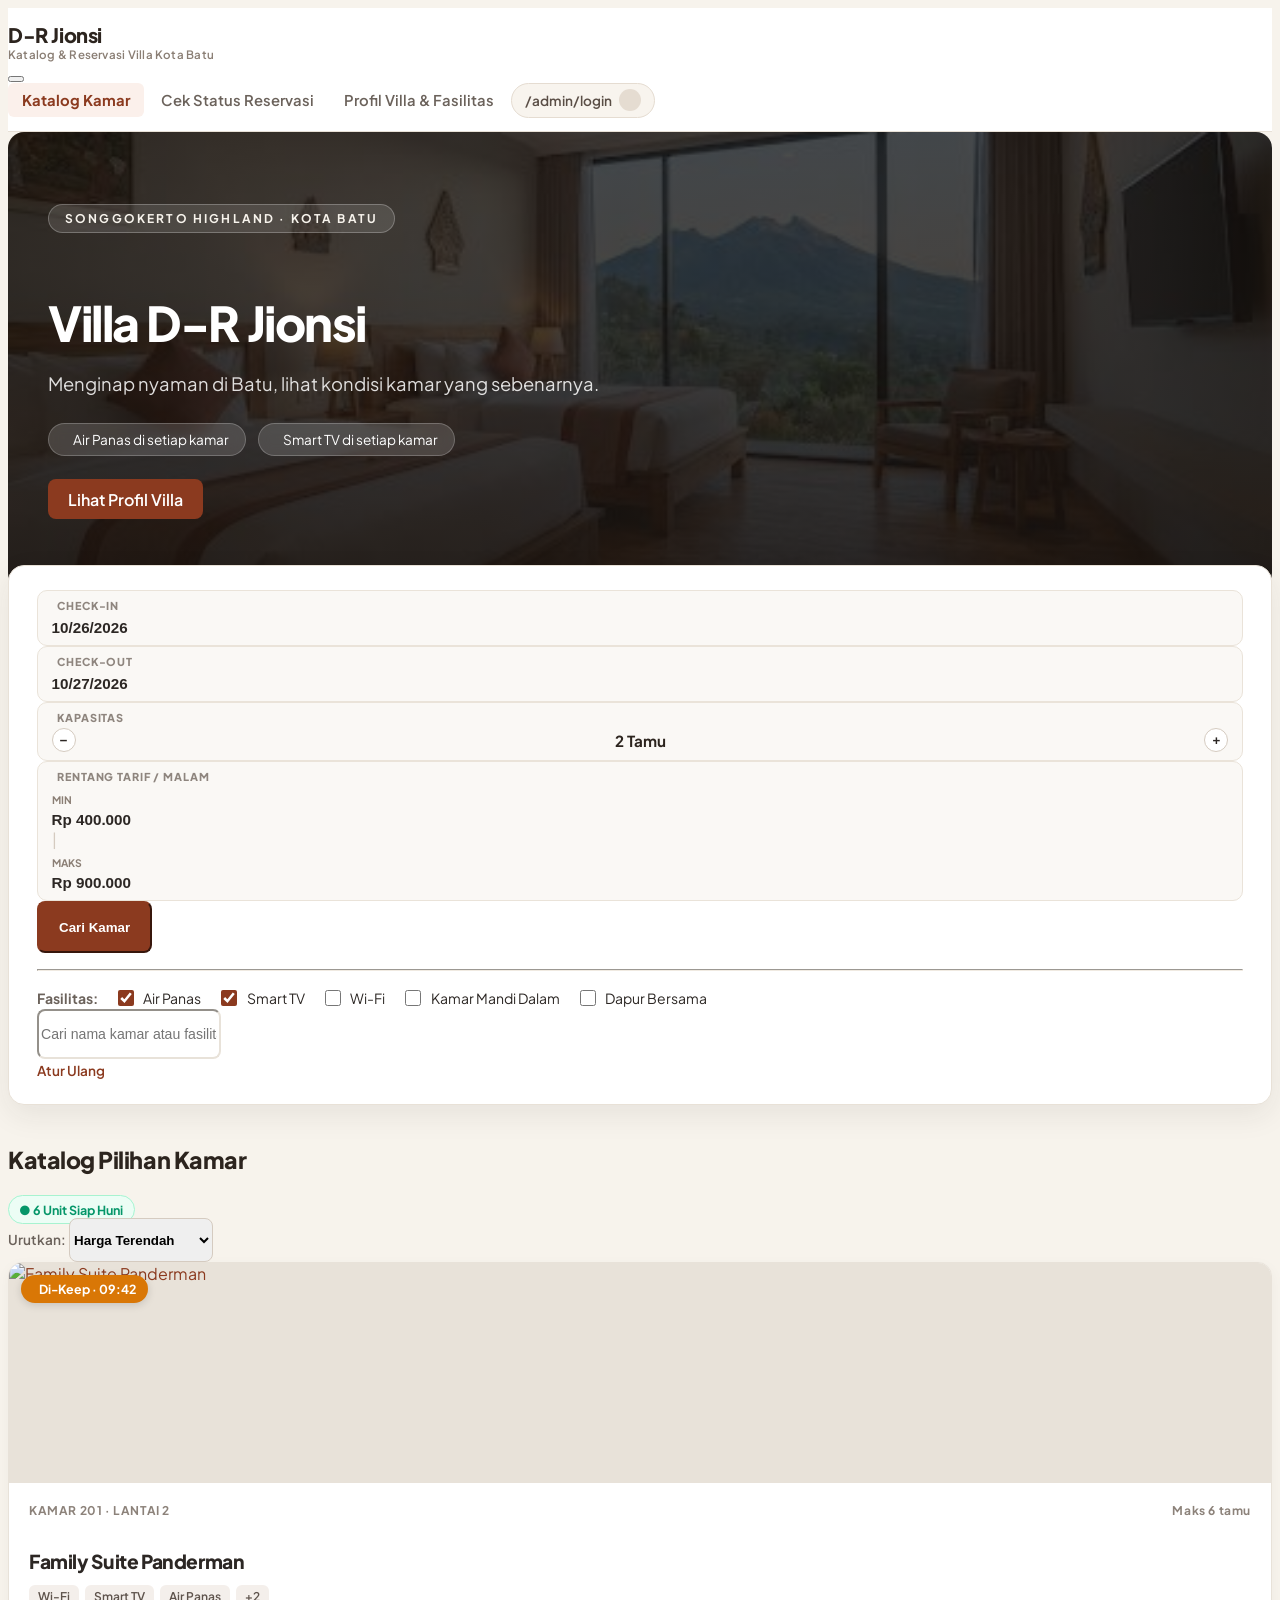
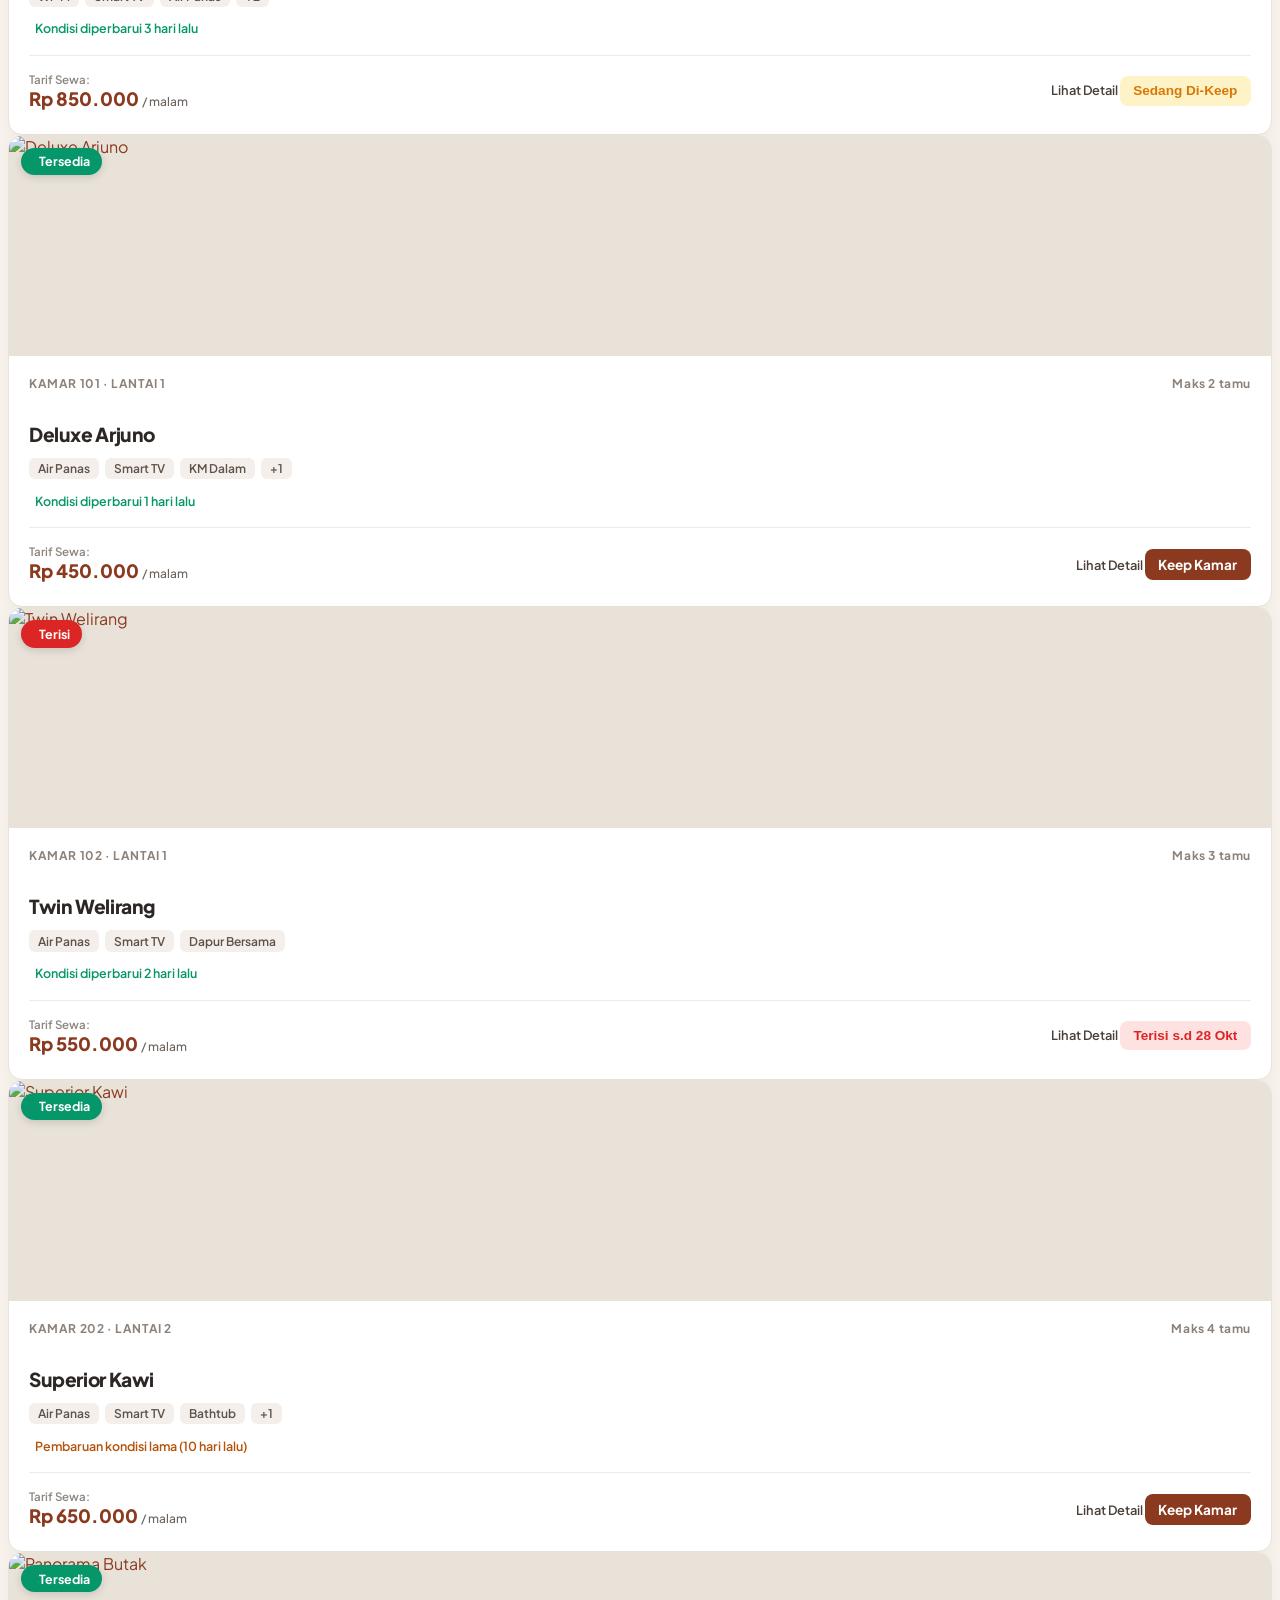
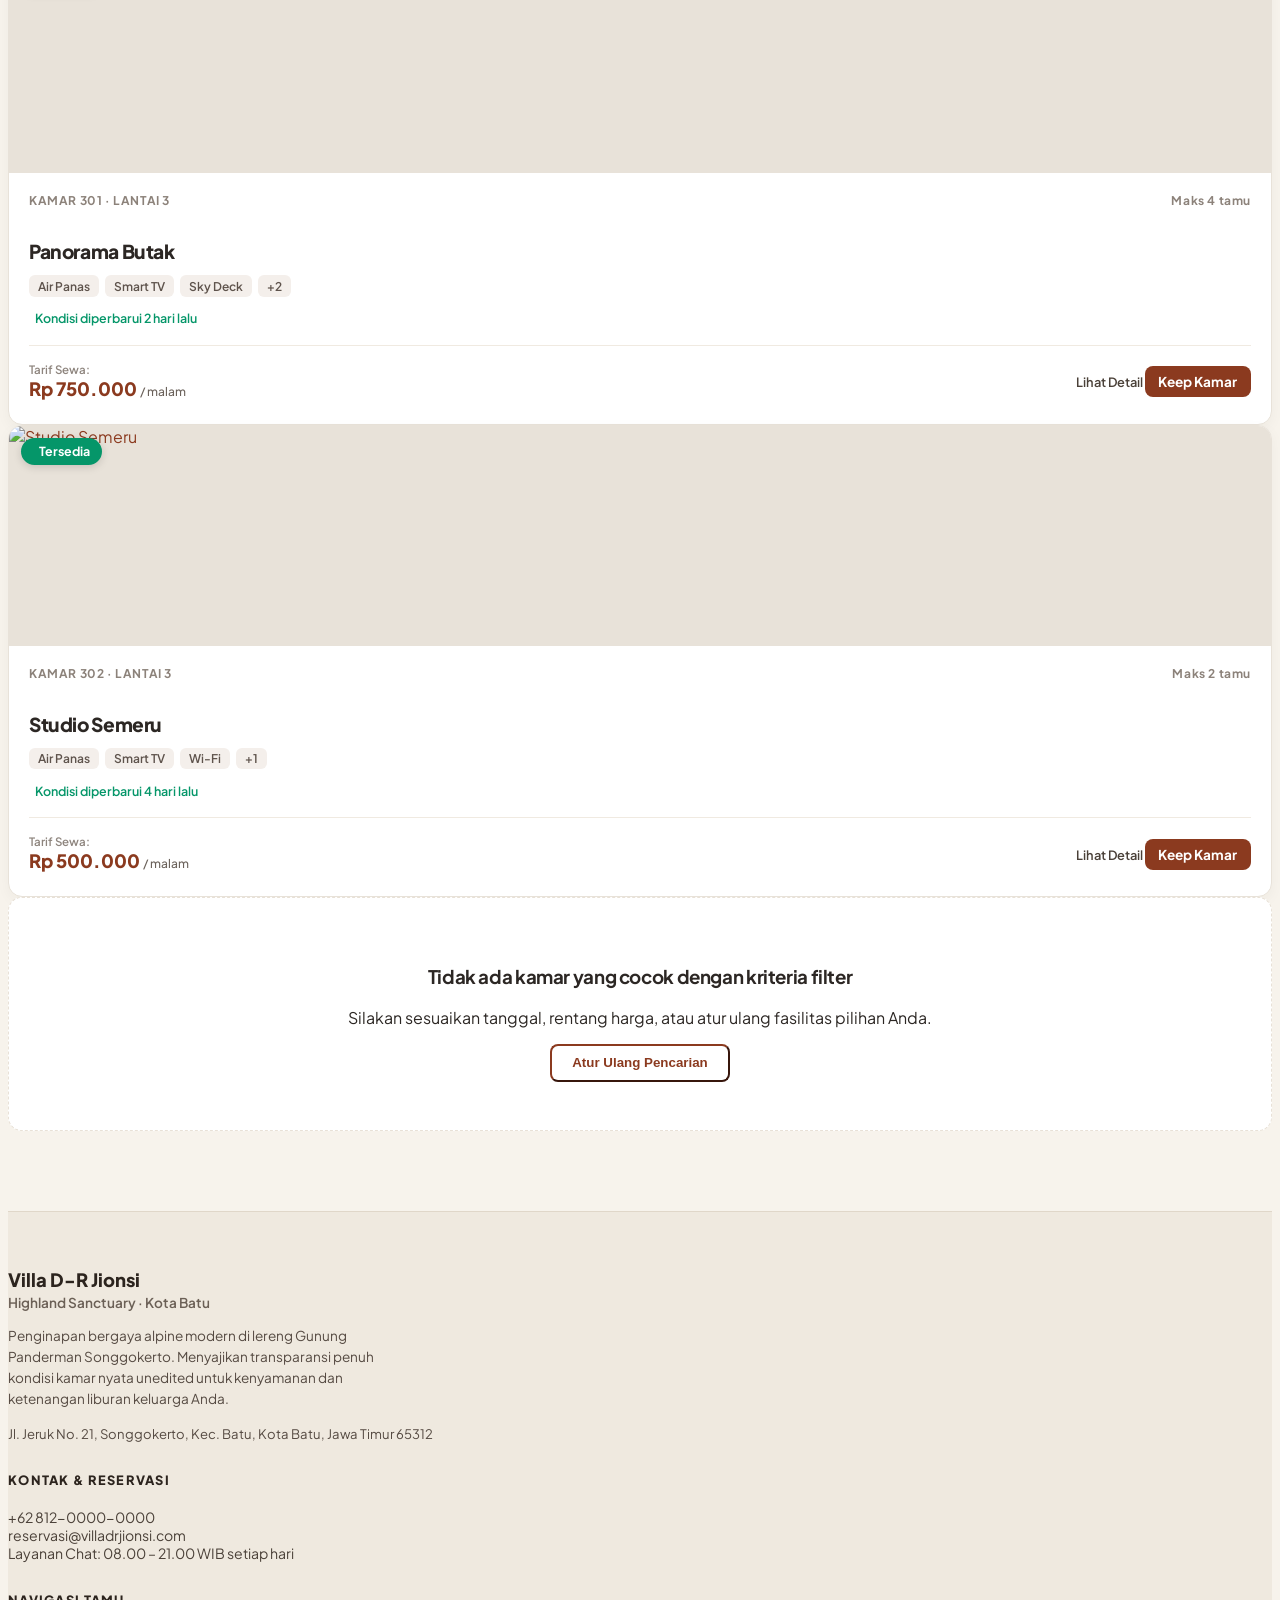
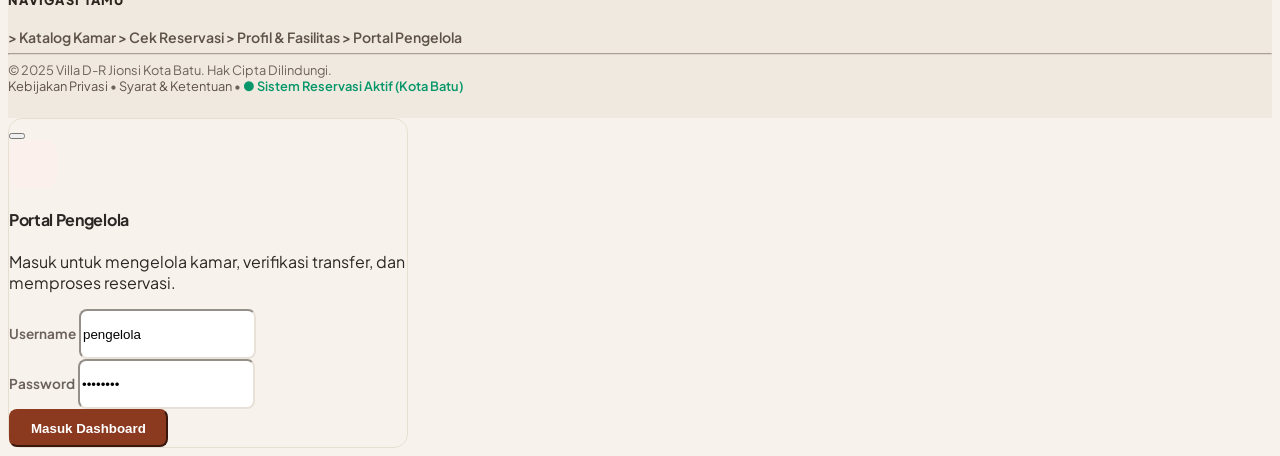
==== public/index.html @ a8d890aa "Front End DR-JIONSI" ====
<!DOCTYPE html>
<html lang="id">
<head>
    <meta charset="utf-8">
    <meta name="viewport" content="width=device-width, initial-scale=1">
    <title>Beranda &amp; Katalog Kamar · Villa D-R Jionsi Kota Batu</title>
    <!-- Fonts & Icons -->
    <link rel="preconnect" href="https://fonts.googleapis.com">
    <link rel="preconnect" href="https://fonts.gstatic.com" crossorigin>
    <link href="https://fonts.googleapis.com/css2?family=Plus+Jakarta+Sans:wght@400;500;600;700;800&display=swap" rel="stylesheet">
    <link rel="stylesheet" href="assets/css/bootstrap.min.css">
    <link rel="stylesheet" href="assets/css/bootstrap-icons.min.css">
    <link rel="stylesheet" href="assets/css/style.css">
</head>
<body>

    <!-- NAVBAR (Sesuai PDF) -->
    <nav class="navbar navbar-expand-lg dr-navbar sticky-top">
        <div class="container">
            <a class="navbar-brand" href="index.html">
                <div>
                    <div style="font-size: 1.25rem; font-weight: 800; color: #2C241E; letter-spacing: -0.02em;">D-R Jionsi</div>
                    <small style="font-size: 0.72rem; font-weight: 600; color: #8A7E74; letter-spacing: 0.02em;">Katalog &amp; Reservasi Villa Kota Batu</small>
                </div>
            </a>
            <button class="navbar-toggler" type="button" data-bs-toggle="collapse" data-bs-target="#mainNav"
                    aria-controls="mainNav" aria-expanded="false" aria-label="Buka navigasi">
                <span class="navbar-toggler-icon"></span>
            </button>
            <div class="collapse navbar-collapse" id="mainNav">
                <div class="navbar-nav ms-auto align-items-lg-center gap-lg-3 my-2 my-lg-0">
                    <a class="nav-link active" href="index.html">Katalog Kamar</a>
                    <a class="nav-link" href="cek-status.html">Cek Status Reservasi</a>
                    <a class="nav-link" href="profil.html">Profil Villa &amp; Fasilitas</a>
                    <a class="admin-login-pill ms-lg-2" href="#adminLoginModal" data-bs-toggle="modal">
                        <span>/admin/login</span>
                        <div class="user-avatar-circle">
                            <i class="bi bi-person-fill"></i>
                        </div>
                    </a>
                </div>
            </div>
        </div>
    </nav>

    <!-- MAIN CONTENT -->
    <main class="container py-4">

        <!-- HERO SECTION (Sesuai PDF) -->
        <section class="hero-pdf">
            <span class="hero-pdf-pill">SONGGOKERTO HIGHLAND · KOTA BATU</span>
            <h1>Villa D-R Jionsi</h1>
            <p class="lead-subtitle">Menginap nyaman di Batu, lihat kondisi kamar yang sebenarnya.</p>
            <div class="hero-pdf-features">
                <span class="hero-feature-chip">
                    <i class="bi bi-water"></i> Air Panas di setiap kamar
                </span>
                <span class="hero-feature-chip">
                    <i class="bi bi-tv"></i> Smart TV di setiap kamar
                </span>
            </div>
            <div>
                <a href="profil.html" class="btn btn-terracotta px-4 py-2" style="border-radius: 8px;">
                    Lihat Profil Villa <i class="bi bi-arrow-right ms-1"></i>
                </a>
            </div>
        </section>

        <!-- FLOATING SEARCH & FILTER CARD (Sesuai PDF) -->
        <div class="search-filter-card">
            <!-- Row 1: Check-in, Check-out, Kapasitas, Rentang Tarif, Button -->
            <div class="row g-3 align-items-center mb-3">
                <div class="col-6 col-md-3 col-lg-2">
                    <div class="filter-field-box">
                        <label class="filter-field-label" for="filterCheckin">
                            <i class="bi bi-calendar-event"></i> CHECK-IN
                        </label>
                        <input type="text" id="filterCheckin" class="filter-field-input" value="10/26/2026">
                    </div>
                </div>
                <div class="col-6 col-md-3 col-lg-2">
                    <div class="filter-field-box">
                        <label class="filter-field-label" for="filterCheckout">
                            <i class="bi bi-calendar-event"></i> CHECK-OUT
                        </label>
                        <input type="text" id="filterCheckout" class="filter-field-input" value="10/27/2026">
                    </div>
                </div>
                <div class="col-6 col-md-3 col-lg-2">
                    <div class="filter-field-box">
                        <div class="filter-field-label">
                            <i class="bi bi-people"></i> KAPASITAS
                        </div>
                        <div class="stepper-control">
                            <button type="button" class="stepper-btn" onclick="adjustCapacity(-1)">−</button>
                            <span id="capacityVal" style="font-weight: 700; font-size: 0.95rem; color: #2C241E;">2 Tamu</span>
                            <button type="button" class="stepper-btn" onclick="adjustCapacity(1)">+</button>
                        </div>
                    </div>
                </div>
                <div class="col-6 col-md-3 col-lg-4">
                    <div class="filter-field-box">
                        <div class="filter-field-label">
                            <i class="bi bi-cash-stack"></i> RENTANG TARIF / MALAM
                        </div>
                        <div class="d-flex align-items-center gap-2">
                            <div class="d-flex align-items-center gap-1 w-50">
                                <span style="font-size: 0.65rem; color: #8A7E74; font-weight: 700;">MIN</span>
                                <input type="text" id="minPriceInput" class="filter-field-input" value="Rp 400.000">
                            </div>
                            <span style="color: #D5CBC0;">|</span>
                            <div class="d-flex align-items-center gap-1 w-50">
                                <span style="font-size: 0.65rem; color: #8A7E74; font-weight: 700;">MAKS</span>
                                <input type="text" id="maxPriceInput" class="filter-field-input" value="Rp 900.000">
                            </div>
                        </div>
                    </div>
                </div>
                <div class="col-12 col-lg-2 text-end">
                    <button type="button" class="btn btn-terracotta w-100 py-2 d-flex align-items-center justify-content-center gap-2" style="border-radius: 8px; height: 52px;" onclick="applyFilter()">
                        <i class="bi bi-search"></i> <span>Cari Kamar</span>
                    </button>
                </div>
            </div>

            <!-- Divider -->
            <hr style="border-color: #F0EAE1; margin: 1rem 0;">

            <!-- Row 2: Fasilitas Checkboxes, Search input, Reset -->
            <div class="row g-3 align-items-center justify-content-between">
                <div class="col-12 col-xl-8">
                    <div class="facilities-check-row">
                        <span class="facility-filter-label">Fasilitas:</span>
                        <label class="facility-pill-check">
                            <input type="checkbox" id="facAirPanas" checked onchange="applyFilter()">
                            <span>Air Panas</span>
                        </label>
                        <label class="facility-pill-check">
                            <input type="checkbox" id="facSmartTv" checked onchange="applyFilter()">
                            <span>Smart TV</span>
                        </label>
                        <label class="facility-pill-check">
                            <input type="checkbox" id="facWifi" onchange="applyFilter()">
                            <span>Wi-Fi</span>
                        </label>
                        <label class="facility-pill-check">
                            <input type="checkbox" id="facKmDalam" onchange="applyFilter()">
                            <span>Kamar Mandi Dalam</span>
                        </label>
                        <label class="facility-pill-check">
                            <input type="checkbox" id="facDapur" onchange="applyFilter()">
                            <span>Dapur Bersama</span>
                        </label>
                    </div>
                </div>
                <div class="col-12 col-xl-4">
                    <div class="d-flex align-items-center gap-3">
                        <div class="input-group">
                            <span class="input-group-text bg-white border-end-0" style="border-color: #E8E2D9;">
                                <i class="bi bi-search text-muted"></i>
                            </span>
                            <input type="text" id="keywordInput" class="form-control border-start-0 ps-0" placeholder="Cari nama kamar atau fasilitas..." style="border-color: #E8E2D9; font-size: 0.88rem;" oninput="applyFilter()">
                        </div>
                        <a href="javascript:void(0)" onclick="resetFilter()" class="d-flex align-items-center gap-1 text-muted text-nowrap" style="font-size: 0.85rem; font-weight: 600;">
                            <i class="bi bi-arrow-counterclockwise"></i> Atur Ulang
                        </a>
                    </div>
                </div>
            </div>
        </div>

        <!-- CATALOG HEADER (Sesuai PDF) -->
        <div class="d-flex align-items-center justify-content-between flex-wrap gap-2 mb-4">
            <div class="d-flex align-items-center gap-2">
                <h3 class="mb-0" style="font-weight: 800; font-size: 1.45rem; color: #2C241E;">Katalog Pilihan Kamar</h3>
                <span class="badge" style="background-color: #ECFDF5; color: #059669; border: 1px solid #A7F3D0; border-radius: 20px; font-weight: 700; font-size: 0.78rem; padding: 0.35rem 0.65rem;">
                    ● <span id="roomCountText">6 Unit Siap Huni</span>
                </span>
            </div>
            <div class="d-flex align-items-center gap-2">
                <label for="sortOrder" style="font-size: 0.85rem; font-weight: 600; color: #6B625B;">Urutkan:</label>
                <select id="sortOrder" class="form-select form-select-sm" style="width: auto; border-color: #D5CBC0; font-weight: 600; border-radius: 8px;" onchange="sortRooms()">
                    <option value="price_asc" selected>Harga Terendah</option>
                    <option value="price_desc">Harga Tertinggi</option>
                    <option value="capacity_desc">Kapasitas Terbesar</option>
                    <option value="room_no">Nomor Kamar</option>
                </select>
            </div>
        </div>

        <!-- ROOM CARDS GRID (3 Kolom Sesuai PDF) -->
        <div class="row g-4" id="roomGrid">

            <!-- 1. KAMAR 201: Family Suite Panderman (Di-Keep) -->
            <div class="col-12 col-md-6 col-lg-4 room-item" data-price="850000" data-capacity="6" data-room="201" data-name="Family Suite Panderman" data-facilities="wifi smarttv airpanas kmdalam">
                <div class="room-card-pdf">
                    <div class="img-wrap">
                        <span class="room-status-badge room-status-dikeep">
                            <i class="bi bi-clock-history"></i> Di-Keep · 09:42
                        </span>
                        <a href="detail-kamar-201.html">
                            <img src="uploads/kamar/kamar-201-utama.jpg" alt="Family Suite Panderman" loading="lazy">
                        </a>
                    </div>
                    <div class="card-content">
                        <div class="room-meta-header">
                            <span>KAMAR 201 · LANTAI 2</span>
                            <span><i class="bi bi-person-fill"></i> Maks 6 tamu</span>
                        </div>
                        <h4 class="room-title-pdf">Family Suite Panderman</h4>
                        <div class="room-chips-row">
                            <span class="room-chip"><i class="bi bi-wifi"></i> Wi-Fi</span>
                            <span class="room-chip"><i class="bi bi-tv"></i> Smart TV</span>
                            <span class="room-chip"><i class="bi bi-water"></i> Air Panas</span>
                            <span class="room-chip">+2</span>
                        </div>
                        <div class="room-update-notice">
                            <i class="bi bi-check-circle-fill"></i> Kondisi diperbarui 3 hari lalu
                        </div>
                        <div class="room-card-footer">
                            <div>
                                <span class="price-label">Tarif Sewa:</span>
                                <div class="price-value">Rp 850.000 <small>/ malam</small></div>
                            </div>
                            <div class="d-flex align-items-center gap-2">
                                <a href="detail-kamar-201.html" class="btn btn-outline-secondary btn-sm" style="border-radius: 6px; font-weight: 600; font-size: 0.8rem; border-color: #D5CBC0; color: #4A4038;">
                                    Lihat Detail
                                </a>
                                <button type="button" class="btn-keep-disabled" title="Kamar sedang dalam masa keep 15 menit oleh tamu lain">
                                    Sedang Di-Keep
                                </button>
                            </div>
                        </div>
                    </div>
                </div>
            </div>

            <!-- 2. KAMAR 101: Deluxe Arjuno (Tersedia) -->
            <div class="col-12 col-md-6 col-lg-4 room-item" data-price="450000" data-capacity="2" data-room="101" data-name="Deluxe Arjuno" data-facilities="airpanas smarttv kmdalam">
                <div class="room-card-pdf">
                    <div class="img-wrap">
                        <span class="room-status-badge room-status-tersedia">
                            <i class="bi bi-check-circle-fill"></i> Tersedia
                        </span>
                        <a href="detail-kamar-201.html">
                            <img src="uploads/kamar/kamar-101-utama.jpg" alt="Deluxe Arjuno" loading="lazy">
                        </a>
                    </div>
                    <div class="card-content">
                        <div class="room-meta-header">
                            <span>KAMAR 101 · LANTAI 1</span>
                            <span><i class="bi bi-person-fill"></i> Maks 2 tamu</span>
                        </div>
                        <h4 class="room-title-pdf">Deluxe Arjuno</h4>
                        <div class="room-chips-row">
                            <span class="room-chip"><i class="bi bi-water"></i> Air Panas</span>
                            <span class="room-chip"><i class="bi bi-tv"></i> Smart TV</span>
                            <span class="room-chip">KM Dalam</span>
                            <span class="room-chip">+1</span>
                        </div>
                        <div class="room-update-notice">
                            <i class="bi bi-check-circle-fill"></i> Kondisi diperbarui 1 hari lalu
                        </div>
                        <div class="room-card-footer">
                            <div>
                                <span class="price-label">Tarif Sewa:</span>
                                <div class="price-value">Rp 450.000 <small>/ malam</small></div>
                            </div>
                            <div class="d-flex align-items-center gap-2">
                                <a href="detail-kamar-201.html" class="btn btn-outline-secondary btn-sm" style="border-radius: 6px; font-weight: 600; font-size: 0.8rem; border-color: #D5CBC0; color: #4A4038;">
                                    Lihat Detail
                                </a>
                                <a href="reservasi.html?kamar=101" class="btn-keep-active">
                                    Keep Kamar
                                </a>
                            </div>
                        </div>
                    </div>
                </div>
            </div>

            <!-- 3. KAMAR 102: Twin Welirang (Terisi) -->
            <div class="col-12 col-md-6 col-lg-4 room-item" data-price="550000" data-capacity="3" data-room="102" data-name="Twin Welirang" data-facilities="airpanas smarttv dapur">
                <div class="room-card-pdf">
                    <div class="img-wrap">
                        <span class="room-status-badge room-status-terisi">
                            <i class="bi bi-lock-fill"></i> Terisi
                        </span>
                        <a href="detail-kamar-201.html">
                            <img src="uploads/kamar/kamar-102-utama.jpg" alt="Twin Welirang" loading="lazy">
                        </a>
                    </div>
                    <div class="card-content">
                        <div class="room-meta-header">
                            <span>KAMAR 102 · LANTAI 1</span>
                            <span><i class="bi bi-person-fill"></i> Maks 3 tamu</span>
                        </div>
                        <h4 class="room-title-pdf">Twin Welirang</h4>
                        <div class="room-chips-row">
                            <span class="room-chip"><i class="bi bi-water"></i> Air Panas</span>
                            <span class="room-chip"><i class="bi bi-tv"></i> Smart TV</span>
                            <span class="room-chip"><i class="bi bi-cup-hot"></i> Dapur Bersama</span>
                        </div>
                        <div class="room-update-notice">
                            <i class="bi bi-check-circle-fill"></i> Kondisi diperbarui 2 hari lalu
                        </div>
                        <div class="room-card-footer">
                            <div>
                                <span class="price-label">Tarif Sewa:</span>
                                <div class="price-value">Rp 550.000 <small>/ malam</small></div>
                            </div>
                            <div class="d-flex align-items-center gap-2">
                                <a href="detail-kamar-201.html" class="btn btn-outline-secondary btn-sm" style="border-radius: 6px; font-weight: 600; font-size: 0.8rem; border-color: #D5CBC0; color: #4A4038;">
                                    Lihat Detail
                                </a>
                                <button type="button" class="btn-terisi-disabled" disabled>
                                    <i class="bi bi-lock"></i> Terisi s.d 28 Okt
                                </button>
                            </div>
                        </div>
                    </div>
                </div>
            </div>

            <!-- 4. KAMAR 202: Superior Kawi (Tersedia, Catatan Lama) -->
            <div class="col-12 col-md-6 col-lg-4 room-item" data-price="650000" data-capacity="4" data-room="202" data-name="Superior Kawi" data-facilities="airpanas smarttv bathtub">
                <div class="room-card-pdf">
                    <div class="img-wrap">
                        <span class="room-status-badge room-status-tersedia">
                            <i class="bi bi-check-circle-fill"></i> Tersedia
                        </span>
                        <a href="detail-kamar-201.html">
                            <img src="uploads/kamar/kamar-202-utama.jpg" alt="Superior Kawi" loading="lazy">
                        </a>
                    </div>
                    <div class="card-content">
                        <div class="room-meta-header">
                            <span>KAMAR 202 · LANTAI 2</span>
                            <span><i class="bi bi-person-fill"></i> Maks 4 tamu</span>
                        </div>
                        <h4 class="room-title-pdf">Superior Kawi</h4>
                        <div class="room-chips-row">
                            <span class="room-chip"><i class="bi bi-water"></i> Air Panas</span>
                            <span class="room-chip"><i class="bi bi-tv"></i> Smart TV</span>
                            <span class="room-chip">Bathtub</span>
                            <span class="room-chip">+1</span>
                        </div>
                        <!-- Catatan > 7 hari (sesuai SRS FR-02 & PDF) -->
                        <div class="room-update-notice old-update">
                            <i class="bi bi-exclamation-triangle-fill"></i> Pembaruan kondisi lama (10 hari lalu)
                        </div>
                        <div class="room-card-footer">
                            <div>
                                <span class="price-label">Tarif Sewa:</span>
                                <div class="price-value">Rp 650.000 <small>/ malam</small></div>
                            </div>
                            <div class="d-flex align-items-center gap-2">
                                <a href="detail-kamar-201.html" class="btn btn-outline-secondary btn-sm" style="border-radius: 6px; font-weight: 600; font-size: 0.8rem; border-color: #D5CBC0; color: #4A4038;">
                                    Lihat Detail
                                </a>
                                <a href="reservasi.html?kamar=202" class="btn-keep-active">
                                    Keep Kamar
                                </a>
                            </div>
                        </div>
                    </div>
                </div>
            </div>

            <!-- 5. KAMAR 301: Panorama Butak (Tersedia) -->
            <div class="col-12 col-md-6 col-lg-4 room-item" data-price="750000" data-capacity="4" data-room="301" data-name="Panorama Butak" data-facilities="airpanas smarttv skydeck">
                <div class="room-card-pdf">
                    <div class="img-wrap">
                        <span class="room-status-badge room-status-tersedia">
                            <i class="bi bi-check-circle-fill"></i> Tersedia
                        </span>
                        <a href="detail-kamar-201.html">
                            <img src="uploads/kamar/extracted_20.jpg" alt="Panorama Butak" loading="lazy">
                        </a>
                    </div>
                    <div class="card-content">
                        <div class="room-meta-header">
                            <span>KAMAR 301 · LANTAI 3</span>
                            <span><i class="bi bi-person-fill"></i> Maks 4 tamu</span>
                        </div>
                        <h4 class="room-title-pdf">Panorama Butak</h4>
                        <div class="room-chips-row">
                            <span class="room-chip"><i class="bi bi-water"></i> Air Panas</span>
                            <span class="room-chip"><i class="bi bi-tv"></i> Smart TV</span>
                            <span class="room-chip">Sky Deck</span>
                            <span class="room-chip">+2</span>
                        </div>
                        <div class="room-update-notice">
                            <i class="bi bi-check-circle-fill"></i> Kondisi diperbarui 2 hari lalu
                        </div>
                        <div class="room-card-footer">
                            <div>
                                <span class="price-label">Tarif Sewa:</span>
                                <div class="price-value">Rp 750.000 <small>/ malam</small></div>
                            </div>
                            <div class="d-flex align-items-center gap-2">
                                <a href="detail-kamar-201.html" class="btn btn-outline-secondary btn-sm" style="border-radius: 6px; font-weight: 600; font-size: 0.8rem; border-color: #D5CBC0; color: #4A4038;">
                                    Lihat Detail
                                </a>
                                <a href="reservasi.html?kamar=301" class="btn-keep-active">
                                    Keep Kamar
                                </a>
                            </div>
                        </div>
                    </div>
                </div>
            </div>

            <!-- 6. KAMAR 302: Studio Semeru (Tersedia) -->
            <div class="col-12 col-md-6 col-lg-4 room-item" data-price="500000" data-capacity="2" data-room="302" data-name="Studio Semeru" data-facilities="airpanas smarttv wifi">
                <div class="room-card-pdf">
                    <div class="img-wrap">
                        <span class="room-status-badge room-status-tersedia">
                            <i class="bi bi-check-circle-fill"></i> Tersedia
                        </span>
                        <a href="detail-kamar-201.html">
                            <img src="uploads/kamar/extracted_15.jpg" alt="Studio Semeru" loading="lazy">
                        </a>
                    </div>
                    <div class="card-content">
                        <div class="room-meta-header">
                            <span>KAMAR 302 · LANTAI 3</span>
                            <span><i class="bi bi-person-fill"></i> Maks 2 tamu</span>
                        </div>
                        <h4 class="room-title-pdf">Studio Semeru</h4>
                        <div class="room-chips-row">
                            <span class="room-chip"><i class="bi bi-water"></i> Air Panas</span>
                            <span class="room-chip"><i class="bi bi-tv"></i> Smart TV</span>
                            <span class="room-chip"><i class="bi bi-wifi"></i> Wi-Fi</span>
                            <span class="room-chip">+1</span>
                        </div>
                        <div class="room-update-notice">
                            <i class="bi bi-check-circle-fill"></i> Kondisi diperbarui 4 hari lalu
                        </div>
                        <div class="room-card-footer">
                            <div>
                                <span class="price-label">Tarif Sewa:</span>
                                <div class="price-value">Rp 500.000 <small>/ malam</small></div>
                            </div>
                            <div class="d-flex align-items-center gap-2">
                                <a href="detail-kamar-201.html" class="btn btn-outline-secondary btn-sm" style="border-radius: 6px; font-weight: 600; font-size: 0.8rem; border-color: #D5CBC0; color: #4A4038;">
                                    Lihat Detail
                                </a>
                                <a href="reservasi.html?kamar=302" class="btn-keep-active">
                                    Keep Kamar
                                </a>
                            </div>
                        </div>
                    </div>
                </div>
            </div>

        </div>

        <!-- EMPTY STATE (Sesuai SRS FR-01) -->
        <div id="noRoomsAlert" class="empty-state mt-4 d-none">
            <i class="bi bi-search"></i>
            <h3 class="h5 mt-3">Tidak ada kamar yang cocok dengan kriteria filter</h3>
            <p class="text-secondary mb-3">Silakan sesuaikan tanggal, rentang harga, atau atur ulang fasilitas pilihan Anda.</p>
            <button class="btn btn-outline-terracotta btn-sm" onclick="resetFilter()">Atur Ulang Pencarian</button>
        </div>

    </main>

    <!-- FOOTER (Sesuai PDF) -->
    <footer class="pdf-footer">
        <div class="container">
            <div class="row g-4 mb-4">
                <div class="col-12 col-md-5">
                    <div style="font-weight: 800; font-size: 1.15rem; color: #2C241E; margin-bottom: 0.2rem;">Villa D-R Jionsi</div>
                    <div style="font-size: 0.85rem; color: #6B6056; font-weight: 600; margin-bottom: 0.85rem;">Highland Sanctuary · Kota Batu</div>
                    <p style="font-size: 0.85rem; line-height: 1.55; color: #554A42; max-width: 380px; margin-bottom: 1rem;">
                        Penginapan bergaya alpine modern di lereng Gunung Panderman Songgokerto. Menyajikan transparansi penuh kondisi kamar nyata unedited untuk kenyamanan dan ketenangan liburan keluarga Anda.
                    </p>
                    <div style="font-size: 0.82rem; color: #554A42;">
                        <i class="bi bi-geo-alt-fill text-muted me-1"></i> Jl. Jeruk No. 21, Songgokerto, Kec. Batu, Kota Batu, Jawa Timur 65312
                    </div>
                </div>
                <div class="col-12 col-md-4">
                    <h6>KONTAK &amp; RESERVASI</h6>
                    <div class="d-flex flex-column gap-2" style="font-size: 0.88rem;">
                        <div><i class="bi bi-telephone-fill me-2 text-muted"></i> +62 812-0000-0000</div>
                        <div><i class="bi bi-envelope-fill me-2 text-muted"></i> reservasi@villadrjionsi.com</div>
                        <div><i class="bi bi-chat-dots-fill me-2 text-muted"></i> Layanan Chat: 08.00 – 21.00 WIB setiap hari</div>
                    </div>
                </div>
                <div class="col-12 col-md-3">
                    <h6>NAVIGASI TAMU</h6>
                    <div class="d-flex flex-column gap-2" style="font-weight: 600;">
                        <a href="index.html">&gt; Katalog Kamar</a>
                        <a href="cek-status.html">&gt; Cek Reservasi</a>
                        <a href="profil.html">&gt; Profil &amp; Fasilitas</a>
                        <a href="#adminLoginModal" data-bs-toggle="modal">&gt; Portal Pengelola</a>
                    </div>
                </div>
            </div>
            <hr>
            <div class="d-flex justify-content-between align-items-center flex-wrap gap-2 pt-2" style="font-size: 0.8rem; color: #6E6359;">
                <div>
                    &copy; 2025 Villa D-R Jionsi Kota Batu. Hak Cipta Dilindungi.
                </div>
                <div>
                    <a href="javascript:void(0)">Kebijakan Privasi</a> &bull; 
                    <a href="javascript:void(0)">Syarat &amp; Ketentuan</a> &bull; 
                    <span style="color: #059669; font-weight: 600;">● Sistem Reservasi Aktif (Kota Batu)</span>
                </div>
            </div>
        </div>
    </footer>

    <!-- MODAL SIMULASI ADMIN LOGIN -->
    <div class="modal fade" id="adminLoginModal" tabindex="-1" aria-hidden="true">
        <div class="modal-dialog modal-dialog-centered" style="max-width: 400px;">
            <div class="modal-content" style="border-radius: 14px; border: 1px solid #E8DFD3;">
                <div class="modal-header border-bottom-0 pb-0">
                    <button type="button" class="btn-close" data-bs-dismiss="modal" aria-label="Tutup"></button>
                </div>
                <div class="modal-body px-4 pt-1 pb-4 text-center">
                    <div class="login-icon mx-auto mb-3">
                        <i class="bi bi-shield-lock-fill"></i>
                    </div>
                    <h4 class="fw-bold mb-1">Portal Pengelola</h4>
                    <p class="text-secondary small mb-4">Masuk untuk mengelola kamar, verifikasi transfer, dan memproses reservasi.</p>
                    <form onsubmit="event.preventDefault(); alert('Kredensial Default SRS: \nUsername: pengelola\nPassword: admin123');">
                        <div class="text-start mb-3">
                            <label class="form-label">Username</label>
                            <input type="text" class="form-control" value="pengelola" readonly>
                        </div>
                        <div class="text-start mb-3">
                            <label class="form-label">Password</label>
                            <input type="password" class="form-control" value="admin123" readonly>
                        </div>
                        <button type="submit" class="btn btn-terracotta w-100 py-2 fw-bold">Masuk Dashboard</button>
                    </form>
                </div>
            </div>
        </div>
    </div>

    <!-- Scripts -->
    <script src="assets/js/bootstrap.bundle.min.js"></script>
    <script>
        let currentCapacity = 2;

        function adjustCapacity(delta) {
            currentCapacity = Math.max(1, currentCapacity + delta);
            document.getElementById('capacityVal').innerText = currentCapacity + ' Tamu';
            applyFilter();
        }

        function resetFilter() {
            currentCapacity = 2;
            document.getElementById('capacityVal').innerText = '2 Tamu';
            document.getElementById('minPriceInput').value = 'Rp 400.000';
            document.getElementById('maxPriceInput').value = 'Rp 900.000';
            document.getElementById('keywordInput').value = '';
            document.getElementById('facAirPanas').checked = true;
            document.getElementById('facSmartTv').checked = true;
            document.getElementById('facWifi').checked = false;
            document.getElementById('facKmDalam').checked = false;
            document.getElementById('facDapur').checked = false;
            applyFilter();
        }

        function parseRupiah(str) {
            return parseInt(str.replace(/[^0-9]/g, ''), 10) || 0;
        }

        function applyFilter() {
            const minPrice = parseRupiah(document.getElementById('minPriceInput').value) || 0;
            const maxPrice = parseRupiah(document.getElementById('maxPriceInput').value) || 99999999;
            const keyword = document.getElementById('keywordInput').value.toLowerCase().trim();

            const reqAirPanas = document.getElementById('facAirPanas').checked;
            const reqSmartTv = document.getElementById('facSmartTv').checked;
            const reqWifi = document.getElementById('facWifi').checked;
            const reqKmDalam = document.getElementById('facKmDalam').checked;
            const reqDapur = document.getElementById('facDapur').checked;

            const items = document.querySelectorAll('.room-item');
            let visibleCount = 0;

            items.forEach(item => {
                const price = parseInt(item.getAttribute('data-price'), 10);
                const capacity = parseInt(item.getAttribute('data-capacity'), 10);
                const name = item.getAttribute('data-name').toLowerCase();
                const roomNo = item.getAttribute('data-room').toLowerCase();
                const facilities = item.getAttribute('data-facilities') || '';

                let matchPrice = price >= minPrice && price <= maxPrice;
                let matchCapacity = capacity >= currentCapacity;
                let matchKeyword = !keyword || name.includes(keyword) || roomNo.includes(keyword) || facilities.includes(keyword);

                let matchFac = true;
                if (reqAirPanas && !facilities.includes('airpanas')) matchFac = false;
                if (reqSmartTv && !facilities.includes('smarttv')) matchFac = false;
                if (reqWifi && !facilities.includes('wifi')) matchFac = false;
                if (reqKmDalam && !facilities.includes('kmdalam')) matchFac = false;
                if (reqDapur && !facilities.includes('dapur')) matchFac = false;

                if (matchPrice && matchCapacity && matchKeyword && matchFac) {
                    item.style.display = 'block';
                    visibleCount++;
                } else {
                    item.style.display = 'none';
                }
            });

            document.getElementById('roomCountText').innerText = visibleCount + ' Unit Siap Huni';
            const alertBox = document.getElementById('noRoomsAlert');
            if (visibleCount === 0) {
                alertBox.classList.remove('d-none');
            } else {
                alertBox.classList.add('d-none');
            }
        }

        function sortRooms() {
            const grid = document.getElementById('roomGrid');
            const items = Array.from(grid.querySelectorAll('.room-item'));
            const order = document.getElementById('sortOrder').value;

            items.sort((a, b) => {
                const priceA = parseInt(a.getAttribute('data-price'), 10);
                const priceB = parseInt(b.getAttribute('data-price'), 10);
                const capA = parseInt(a.getAttribute('data-capacity'), 10);
                const capB = parseInt(b.getAttribute('data-capacity'), 10);
                const roomA = parseInt(a.getAttribute('data-room'), 10);
                const roomB = parseInt(b.getAttribute('data-room'), 10);

                if (order === 'price_asc') return priceA - priceB;
                if (order === 'price_desc') return priceB - priceA;
                if (order === 'capacity_desc') return capB - capA;
                if (order === 'room_no') return roomA - roomB;
                return 0;
            });

            items.forEach(item => grid.appendChild(item));
        }
    </script>
</body>
</html>
---- public/assets/css/style.css ----
/* Custom Theme for Villa D-R Jionsi */
:root {
    --bg-cream: #F7F3EC;
    --bg-card: #FFFFFF;
    --text-primary: #2C2724;
    --text-secondary: #6B625B;
    --text-muted: #8E857E;
    --border-color: #E8E1D7;
    --border-subtle: #F0EAE1;
    --terracotta: #8B3A1F;
    --terracotta-hover: #722E17;
    --terracotta-light: #FBF0EB;
    --terracotta-border: #E8C8BE;
    --accent-gold: #C07D38;
}

body {
    background-color: var(--bg-cream);
    color: var(--text-primary);
    font-family: 'Plus Jakarta Sans', -apple-system, BlinkMacSystemFont, "Segoe UI", Roboto, "Helvetica Neue", Arial, sans-serif;
    min-height: 100vh;
    display: flex;
    flex-direction: column;
}

main {
    flex: 1;
}

/* Typography Overrides */
h1, h2, h3, h4, h5, h6 {
    color: var(--text-primary);
    font-weight: 700;
    letter-spacing: -0.02em;
}

a {
    color: var(--terracotta);
    text-decoration: none;
    transition: color 0.15s ease-in-out;
}

a:hover {
    color: var(--terracotta-hover);
}

/* Navbar */
.dr-navbar {
    background-color: #FFFFFF;
    border-bottom: 1px solid var(--border-color);
    padding: 0.85rem 0;
}

.dr-navbar .navbar-brand {
    font-size: 1.25rem;
    font-weight: 800;
    color: var(--terracotta);
    letter-spacing: -0.03em;
    display: flex;
    align-items: center;
    gap: 0.5rem;
}

.dr-navbar .navbar-brand small {
    font-size: 0.75rem;
    font-weight: 500;
    color: var(--text-muted);
    display: block;
    letter-spacing: normal;
}

.dr-navbar .nav-link {
    color: var(--text-secondary);
    font-weight: 600;
    font-size: 0.925rem;
    padding: 0.5rem 0.85rem;
    border-radius: 6px;
    transition: all 0.2s;
}

.dr-navbar .nav-link:hover {
    color: var(--terracotta);
    background-color: var(--terracotta-light);
}

.dr-navbar .nav-link.active {
    color: var(--terracotta);
    font-weight: 700;
    background-color: var(--terracotta-light);
}

.btn-admin-link {
    color: var(--text-muted);
    font-size: 0.85rem;
    border: 1px solid var(--border-color);
    padding: 0.35rem 0.75rem;
    border-radius: 20px;
    background: #fff;
    transition: all 0.2s;
}

.btn-admin-link:hover {
    color: var(--terracotta);
    border-color: var(--terracotta-border);
    background: var(--terracotta-light);
}

/* Terracotta Buttons */
.btn-terracotta {
    background-color: var(--terracotta);
    border-color: var(--terracotta);
    color: #FFFFFF;
    font-weight: 600;
    border-radius: 8px;
    padding: 0.6rem 1.25rem;
    transition: all 0.2s;
}

.btn-terracotta:hover, .btn-terracotta:focus, .btn-terracotta:active {
    background-color: var(--terracotta-hover);
    border-color: var(--terracotta-hover);
    color: #FFFFFF;
    box-shadow: 0 4px 12px rgba(139, 58, 31, 0.25);
}

.btn-outline-terracotta {
    border-color: var(--terracotta);
    color: var(--terracotta);
    background: transparent;
    font-weight: 600;
    border-radius: 8px;
    padding: 0.6rem 1.25rem;
    transition: all 0.2s;
}

.btn-outline-terracotta:hover {
    background-color: var(--terracotta);
    color: #FFFFFF;
    border-color: var(--terracotta);
}

.btn-wa {
    background-color: #25D366;
    border-color: #25D366;
    color: #FFFFFF;
    font-weight: 600;
    border-radius: 8px;
    transition: all 0.2s;
}

.btn-wa:hover {
    background-color: #1EBE5B;
    border-color: #1EBE5B;
    color: #FFFFFF;
    box-shadow: 0 4px 12px rgba(37, 211, 102, 0.25);
}

/* Cards & Surfaces */
.dr-card {
    background-color: var(--bg-card);
    border: 1px solid var(--border-color);
    border-radius: 14px;
    box-shadow: 0 2px 10px rgba(44, 39, 36, 0.04);
    transition: transform 0.2s ease, box-shadow 0.2s ease;
}

.dr-card-hover:hover {
    transform: translateY(-3px);
    box-shadow: 0 8px 24px rgba(44, 39, 36, 0.08);
}

/* Status Badges */
.badge-status {
    display: inline-flex;
    align-items: center;
    font-size: 0.8rem;
    font-weight: 700;
    padding: 0.35rem 0.7rem;
    border-radius: 20px;
    letter-spacing: 0.01em;
}

.badge-status-tersedia {
    background-color: #DCFCE7;
    color: #15803D;
    border: 1px solid #BBF7D0;
}

.badge-status-dikeep {
    background-color: #FEF3C7;
    color: #B45309;
    border: 1px solid #FDE68A;
}

.badge-status-terisi {
    background-color: #FEE2E2;
    color: #B91C1C;
    border: 1px solid #FECACA;
}

.badge-status-menunggu {
    background-color: #FEF9C3;
    color: #A16207;
    border: 1px solid #FEF08A;
}

.badge-status-dibayar {
    background-color: #CCFBF1;
    color: #0F766E;
    border: 1px solid #99F6E4;
}

.badge-status-kedaluwarsa, .badge-status-dibatalkan {
    background-color: #F3F4F6;
    color: #4B5563;
    border: 1px solid #E5E7EB;
}

/* Hero Section */
.hero-banner {
    background: linear-gradient(135deg, #2E2622 0%, #1A1513 100%);
    color: #FFFFFF;
    border-radius: 16px;
    padding: 3rem 2rem;
    position: relative;
    overflow: hidden;
}

.hero-banner h1 {
    color: #FFFFFF;
    font-size: 2.25rem;
    font-weight: 800;
}

.hero-badge {
    background-color: rgba(255, 255, 255, 0.15);
    backdrop-filter: blur(8px);
    color: #F7F3EC;
    padding: 0.3rem 0.75rem;
    border-radius: 20px;
    font-size: 0.825rem;
    font-weight: 600;
    display: inline-block;
}

/* Filter Box */
.filter-box {
    background: #FFFFFF;
    border: 1px solid var(--border-color);
    border-radius: 14px;
    padding: 1.5rem;
    box-shadow: 0 4px 16px rgba(44, 39, 36, 0.05);
}

/* Room Gallery */
.room-gallery-main {
    border-radius: 12px;
    overflow: hidden;
    position: relative;
    background-color: #222;
    height: 380px;
}

.room-gallery-main img {
    width: 100%;
    height: 100%;
    object-fit: cover;
    cursor: pointer;
    transition: transform 0.3s ease;
}

.room-gallery-main img:hover {
    transform: scale(1.02);
}

.gallery-thumb {
    height: 80px;
    border-radius: 8px;
    overflow: hidden;
    cursor: pointer;
    border: 2px solid transparent;
    transition: all 0.2s;
}

.gallery-thumb.active {
    border-color: var(--terracotta);
}

.gallery-thumb img {
    width: 100%;
    height: 100%;
    object-fit: cover;
}

/* Transparency Card */
.transparency-card {
    background: #FFFDF9;
    border: 1px solid #ECDCC8;
    border-left: 4px solid var(--accent-gold);
    border-radius: 12px;
}

.facility-card {
    background: #FFFFFF;
    border: 1px solid var(--border-color);
    border-radius: 10px;
    padding: 1rem;
    height: 100%;
}

.facility-icon {
    width: 42px;
    height: 42px;
    border-radius: 8px;
    background: var(--terracotta-light);
    color: var(--terracotta);
    display: flex;
    align-items: center;
    justify-content: center;
    font-size: 1.25rem;
    margin-bottom: 0.75rem;
}

/* Countdown Card */
.countdown-box {
    background: #FFF7ED;
    border: 1px solid #FFEDD5;
    border-radius: 12px;
    padding: 1.25rem;
    text-align: center;
}

.countdown-digits {
    font-family: monospace;
    font-size: 2.5rem;
    font-weight: 800;
    color: var(--terracotta);
    letter-spacing: 2px;
}

/* Timeline */
.timeline-stepper {
    position: relative;
    padding: 1rem 0;
}

.text-terracotta { color: var(--terracotta); }
.eyebrow {
    color: var(--terracotta);
    font-size: .7rem;
    font-weight: 800;
    letter-spacing: .13em;
}
.brand-mark {
    width: 38px;
    height: 38px;
    display: grid;
    place-items: center;
    color: #fff;
    background: var(--terracotta);
    border-radius: 11px;
}
.site-footer {
    background: #fff;
    border-top: 1px solid var(--border-color);
}
.site-footer a { font-size: .9rem; font-weight: 600; }
.hero-banner {
    background:
        radial-gradient(ellipse at 85% 18%, rgba(192, 125, 56, .24), transparent 35%),
        linear-gradient(120deg, #30251f 0%, #1c1714 100%);
}
.hero-note {
    display: inline-block;
    padding: .8rem 1rem;
    border: 1px solid rgba(255,255,255,.25);
    border-radius: 10px;
    background: rgba(255,255,255,.08);
    color: #fff;
}
.filter-box { position: relative; }
.form-label { color: var(--text-secondary); font-size: .85rem; font-weight: 650; }
.form-control, .form-select {
    min-height: 44px;
    border-color: var(--border-color);
    border-radius: 8px;
}
.form-control:focus, .form-select:focus {
    border-color: var(--terracotta);
    box-shadow: 0 0 0 .2rem rgba(139, 58, 31, .12);
}
.form-check-input:checked {
    background-color: var(--terracotta);
    border-color: var(--terracotta);
}
.room-card {
    overflow: hidden;
    background: #fff;
    border: 1px solid var(--border-color);
    border-radius: 14px;
    box-shadow: 0 2px 10px rgba(44,39,36,.04);
    transition: transform .2s ease, box-shadow .2s ease;
}
.room-card:hover { transform: translateY(-3px); box-shadow: 0 10px 26px rgba(44,39,36,.1); }
.room-card-image {
    display: block;
    height: 235px;
    position: relative;
    overflow: hidden;
    background: #e7e1d9;
}
.room-card-image img { width: 100%; height: 100%; object-fit: cover; transition: transform .3s ease; }
.room-card:hover .room-card-image img { transform: scale(1.035); }
.image-label {
    position: absolute;
    left: 12px;
    bottom: 12px;
    padding: .35rem .65rem;
    border-radius: 20px;
    color: #fff;
    background: rgba(35,29,25,.75);
    font-size: .75rem;
    font-weight: 650;
}
.facility-chips { display: flex; flex-wrap: wrap; gap: .4rem; }
.facility-chips span {
    padding: .25rem .55rem;
    color: var(--text-secondary);
    background: #f6f3ef;
    border-radius: 20px;
    font-size: .72rem;
}
.price { color: var(--terracotta); font-size: 1.15rem; font-weight: 800; }
.price small { color: var(--text-secondary); font-size: .75rem; font-weight: 500; }
.display-price { font-size: 1.6rem; }
.empty-state {
    padding: 3rem 1.5rem;
    text-align: center;
    background: #fff;
    border: 1px dashed var(--border-color);
    border-radius: 14px;
}
.empty-state > i { color: var(--terracotta); font-size: 2rem; }
.empty-inline { padding: 1.5rem; color: var(--text-secondary); text-align: center; }
.breadcrumb-line { display: flex; flex-wrap: wrap; gap: .55rem; color: var(--text-muted); font-size: .85rem; }
.room-gallery-main { height: clamp(250px, 48vw, 480px); }
.image-placeholder {
    display: flex;
    align-items: center;
    justify-content: center;
    flex-direction: column;
    gap: .5rem;
    width: 100%;
    height: 100%;
    color: #827970;
    background: #ece7df;
}
.image-placeholder i { font-size: 2rem; }
.gallery-thumb {
    width: 100%;
    height: 84px;
    padding: 0;
    overflow: hidden;
    background: #eee;
    border: 2px solid transparent;
    border-radius: 8px;
}
.gallery-thumb.active { border-color: var(--terracotta); }
.gallery-thumb img { width: 100%; height: 100%; object-fit: cover; }
.thumb-caption {
    display: block;
    overflow: hidden;
    color: var(--text-secondary);
    font-size: .68rem;
    text-overflow: ellipsis;
    white-space: nowrap;
}
.facility-card { padding: 1rem; }
.facility-icon { margin-bottom: .5rem; }
.transparency-card { margin-top: 1.5rem; }
.condition-label { color: var(--text-primary); font-size: .9rem; font-weight: 700; }
.condition-label i { color: var(--accent-gold); margin-right: .4rem; }
.booking-panel, .payment-panel {
    position: sticky;
    top: 90px;
    padding: 1.25rem;
    background: #fff;
    border: 1px solid var(--border-color);
    border-radius: 14px;
    box-shadow: 0 4px 18px rgba(44,39,36,.06);
}
.availability-note { display: flex; align-items: center; gap: .5rem; font-size: .78rem; color: var(--text-secondary); }
.estimated-total {
    display: grid;
    grid-template-columns: 1fr auto;
    gap: .25rem .5rem;
    padding: .8rem 0 1rem;
    margin-bottom: .8rem;
    border-top: 1px solid var(--border-subtle);
    border-bottom: 1px solid var(--border-subtle);
    font-size: .85rem;
}
.estimated-total strong { color: var(--terracotta); }
.estimated-total small { grid-column: 1 / -1; color: var(--text-secondary); }
.narrow-container { max-width: 900px; margin: 0 auto; }
.reference-code { color: var(--terracotta); font-size: 1.25rem; font-weight: 800; letter-spacing: .02em; }
.mini-room-image { width: 86px; height: 72px; flex: 0 0 auto; object-fit: cover; border-radius: 8px; }
.total-row { display: flex; justify-content: space-between; gap: 1rem; padding-top: 1rem; border-top: 1px solid var(--border-color); }
.bank-card {
    display: flex;
    flex-direction: column;
    gap: .25rem;
    padding: 1rem;
    color: var(--text-primary);
    background: var(--bg-cream);
    border-radius: 10px;
}
.bank-card strong { font-size: 1.25rem; letter-spacing: .07em; }
.summary-box { padding: 1rem; background: var(--bg-cream); border-radius: 10px; }
.detail-list { display: grid; grid-template-columns: 125px 1fr; gap: .55rem .75rem; font-size: .88rem; }
.detail-list dt { color: var(--text-secondary); font-weight: 500; }
.detail-list dd { margin: 0; font-weight: 650; overflow-wrap: anywhere; }
.login-wrap { max-width: 460px; margin: 2rem auto; }
.login-icon {
    display: grid;
    place-items: center;
    width: 48px;
    height: 48px;
    margin-bottom: 1.25rem;
    color: var(--terracotta);
    background: var(--terracotta-light);
    border-radius: 12px;
    font-size: 1.35rem;
}
.admin-heading { display: flex; align-items: center; justify-content: space-between; gap: 1rem; }
.stat-card {
    display: flex;
    align-items: center;
    gap: .75rem;
    height: 100%;
    min-height: 94px;
    padding: .9rem;
    background: #fff;
    border: 1px solid var(--border-color);
    border-radius: 12px;
}
.stat-card > span { display: grid; place-items: center; width: 40px; height: 40px; border-radius: 10px; font-size: 1.1rem; }
.stat-card strong, .stat-card small { display: block; }
.stat-card strong { font-size: 1.3rem; }
.stat-card small { color: var(--text-secondary); font-size: .72rem; line-height: 1.2; }
.stat-green > span { color: #15803d; background: #dcfce7; }
.stat-yellow > span { color: #b45309; background: #fef3c7; }
.stat-red > span { color: #b91c1c; background: #fee2e2; }
.stat-teal > span { color: #0f766e; background: #ccfbf1; }
.stat-orange > span { color: #c2410c; background: #ffedd5; }
.table { --bs-table-bg: transparent; --bs-table-border-color: var(--border-subtle); }
.table thead th { color: var(--text-secondary); font-size: .78rem; font-weight: 700; white-space: nowrap; }
.refund-admin-box { padding: 1rem; background: #fffaf3; border: 1px solid #f1dfc9; border-radius: 10px; }
.payment-review {
    display: flex;
    flex-wrap: wrap;
    align-items: flex-end;
    gap: .75rem 1.25rem;
    padding: .85rem;
    background: #f8f6f2;
    border-radius: 9px;
}
.payment-review div { display: grid; gap: .15rem; }
.payment-review strong { font-size: .82rem; }
.tiny-thumb { width: 48px; height: 38px; object-fit: cover; border-radius: 5px; }
.feature-list { display: grid; gap: .85rem; padding: 0; margin: 1rem 0 1.25rem; list-style: none; }
.feature-list li { display: flex; gap: .7rem; align-items: flex-start; color: var(--text-secondary); }
.feature-list i { color: var(--terracotta); }
.profile-hero { min-height: 220px; }

@media (max-width: 767.98px) {
    .hero-banner { padding: 2rem 1.25rem; }
    .hero-banner h1 { font-size: 1.8rem; }
    .booking-panel { position: static; }
    .admin-heading { align-items: flex-start; flex-direction: column; }
    .room-card-image { height: 210px; }
    .detail-list { grid-template-columns: 105px 1fr; }
    .table { font-size: .84rem; }
}

.timeline-step {
    display: flex;
    align-items: flex-start;
    position: relative;
    padding-bottom: 1.5rem;
}

.timeline-step:not(:last-child)::before {
    content: '';
    position: absolute;
    left: 17px;
    top: 36px;
    bottom: 0;
    width: 2px;
    background-color: var(--border-color);
}

.timeline-step.completed:not(:last-child)::before {
    background-color: #10B981;
}

.timeline-icon {
    width: 36px;
    height: 36px;
    border-radius: 50%;
    display: flex;
    align-items: center;
    justify-content: center;
    font-size: 1rem;
    margin-right: 1rem;
    flex-shrink: 0;
    background-color: #E5E7EB;
    color: #6B7280;
    z-index: 1;
}

.timeline-step.active .timeline-icon {
    background-color: var(--terracotta);
    color: #FFFFFF;
    box-shadow: 0 0 0 4px var(--terracotta-light);
}

.timeline-step.completed .timeline-icon {
    background-color: #10B981;
    color: #FFFFFF;
}

/* Admin Layout */
.admin-sidebar {
    background-color: #FFFFFF;
    border-right: 1px solid var(--border-color);
    min-height: calc(100vh - 65px);
}

.admin-sidebar .nav-link {
    color: var(--text-secondary);
    font-weight: 600;
    padding: 0.75rem 1rem;
    border-radius: 8px;
    margin-bottom: 0.25rem;
    display: flex;
    align-items: center;
    gap: 0.75rem;
}

.admin-sidebar .nav-link:hover {
    background-color: var(--terracotta-light);
    color: var(--terracotta);
}

.admin-sidebar .nav-link.active {
    background-color: var(--terracotta);
    color: #FFFFFF;
}

/* Footer */
.dr-footer {
    background-color: #231E1B;
    color: #E2DAD2;
    border-top: 1px solid #36302B;
    padding-top: 3.5rem;
    padding-bottom: 1.5rem;
    font-size: 0.9rem;
    margin-top: auto;
}

.dr-footer h6 {
    color: #FFFFFF;
    font-size: 0.85rem;
    text-transform: uppercase;
    letter-spacing: 0.08em;
    margin-bottom: 1.25rem;
}

.dr-footer a {
    color: #BDB4AA;
}

.dr-footer a:hover {
    color: #FFFFFF;
}

.dr-footer hr {
    border-color: #36302B;
}

/* Responsive tweaks */
@media (max-width: 768px) {
    .room-gallery-main {
        height: 250px;
    }
    .hero-banner {
        padding: 2rem 1.25rem;
    }
    .countdown-digits {
        font-size: 2rem;
    }
}

/* ============================================================
   FIGMA / PDF MATCHING STYLES (Villa D-R Jionsi)
   ============================================================ */

/* Navbar exact badge */
.admin-login-pill {
    display: inline-flex;
    align-items: center;
    gap: 0.4rem;
    padding: 0.35rem 0.85rem;
    background-color: #F8F4EE;
    color: #5A4E46;
    border: 1px solid #E5DCD1;
    border-radius: 30px;
    font-size: 0.85rem;
    font-weight: 600;
    text-decoration: none;
    transition: all 0.2s ease;
}
.admin-login-pill:hover {
    background-color: #EFE8DD;
    color: var(--terracotta);
    border-color: var(--terracotta-border);
}
.admin-login-pill .user-avatar-circle {
    width: 22px;
    height: 22px;
    background: #E5DCD1;
    border-radius: 50%;
    display: grid;
    place-items: center;
    font-size: 0.75rem;
    color: #6B625B;
}

/* Hero Section from PDF */
.hero-pdf {
    position: relative;
    border-radius: 16px;
    overflow: hidden;
    background: linear-gradient(rgba(24, 19, 16, 0.75), rgba(24, 19, 16, 0.88)), url('../uploads/kamar/kamar-201-utama.jpg') center/cover no-repeat;
    color: #FFFFFF;
    padding: 4.5rem 2.5rem 5rem;
    margin-bottom: 2rem;
}
.hero-pdf-pill {
    display: inline-block;
    padding: 0.35rem 1rem;
    background: rgba(255, 255, 255, 0.12);
    border: 1px solid rgba(255, 255, 255, 0.25);
    border-radius: 30px;
    font-size: 0.75rem;
    font-weight: 700;
    letter-spacing: 0.18em;
    color: #F7F3EC;
    margin-bottom: 1.25rem;
}
.hero-pdf h1 {
    color: #FFFFFF;
    font-size: 3rem;
    font-weight: 800;
    letter-spacing: -0.03em;
    margin-bottom: 0.75rem;
}
.hero-pdf p.lead-subtitle {
    color: rgba(255, 255, 255, 0.85);
    font-size: 1.15rem;
    max-width: 650px;
    margin-bottom: 1.75rem;
}
.hero-pdf-features {
    display: flex;
    flex-wrap: wrap;
    gap: 0.75rem;
    margin-bottom: 2rem;
}
.hero-feature-chip {
    display: inline-flex;
    align-items: center;
    gap: 0.5rem;
    padding: 0.45rem 1rem;
    background: rgba(255, 255, 255, 0.15);
    backdrop-filter: blur(6px);
    border: 1px solid rgba(255, 255, 255, 0.22);
    border-radius: 20px;
    font-size: 0.85rem;
    color: #FFFFFF;
}

/* Floating Search & Filter Bar from PDF */
.search-filter-card {
    background: #FFFFFF;
    border: 1px solid var(--border-color);
    border-radius: 16px;
    padding: 1.5rem 1.75rem;
    box-shadow: 0 10px 30px rgba(44, 39, 36, 0.08);
    margin-top: -3.5rem;
    position: relative;
    z-index: 10;
    margin-bottom: 2.5rem;
}
.filter-field-box {
    background: #FAF8F5;
    border: 1px solid #EAE3D9;
    border-radius: 10px;
    padding: 0.5rem 0.85rem;
    height: 100%;
}
.filter-field-label {
    font-size: 0.68rem;
    font-weight: 800;
    letter-spacing: 0.08em;
    color: var(--text-muted);
    text-transform: uppercase;
    display: flex;
    align-items: center;
    gap: 0.35rem;
    margin-bottom: 0.25rem;
}
.filter-field-input {
    border: none;
    background: transparent;
    font-weight: 600;
    color: var(--text-primary);
    width: 100%;
    padding: 0;
    font-size: 0.95rem;
}
.filter-field-input:focus {
    outline: none;
}
.stepper-control {
    display: flex;
    align-items: center;
    justify-content: space-between;
}
.stepper-btn {
    width: 24px;
    height: 24px;
    border-radius: 50%;
    border: 1px solid #D5CBC0;
    background: #FFFFFF;
    display: grid;
    place-items: center;
    font-weight: 700;
    color: var(--text-primary);
    cursor: pointer;
    user-select: none;
    transition: all 0.15s;
}
.stepper-btn:hover {
    background: var(--terracotta);
    color: #FFFFFF;
    border-color: var(--terracotta);
}

/* Facilities Checkbox Row */
.facilities-check-row {
    display: flex;
    flex-wrap: wrap;
    align-items: center;
    gap: 1rem;
    font-size: 0.875rem;
}
.facility-filter-label {
    font-weight: 700;
    color: var(--text-secondary);
}
.facility-pill-check {
    display: inline-flex;
    align-items: center;
    gap: 0.4rem;
    cursor: pointer;
    user-select: none;
}
.facility-pill-check input {
    accent-color: var(--terracotta);
    width: 16px;
    height: 16px;
    cursor: pointer;
}

/* Card Badge Status exact colors */
.room-status-badge {
    position: absolute;
    top: 12px;
    left: 12px;
    display: inline-flex;
    align-items: center;
    gap: 0.35rem;
    padding: 0.35rem 0.75rem;
    border-radius: 30px;
    font-size: 0.78rem;
    font-weight: 700;
    z-index: 2;
    box-shadow: 0 2px 8px rgba(0, 0, 0, 0.15);
}
.room-status-tersedia {
    background-color: #059669;
    color: #FFFFFF;
}
.room-status-dikeep {
    background-color: #D97706;
    color: #FFFFFF;
}
.room-status-terisi {
    background-color: #DC2626;
    color: #FFFFFF;
}

/* Room Card from PDF */
.room-card-pdf {
    background: #FFFFFF;
    border: 1px solid #E8E2D9;
    border-radius: 14px;
    overflow: hidden;
    height: 100%;
    display: flex;
    flex-direction: column;
    box-shadow: 0 4px 14px rgba(44, 39, 36, 0.04);
    transition: transform 0.2s, box-shadow 0.2s;
}
.room-card-pdf:hover {
    transform: translateY(-4px);
    box-shadow: 0 12px 28px rgba(44, 39, 36, 0.09);
}
.room-card-pdf .img-wrap {
    height: 220px;
    position: relative;
    background-color: #E8E2D9;
    overflow: hidden;
}
.room-card-pdf .img-wrap img {
    width: 100%;
    height: 100%;
    object-fit: cover;
    transition: transform 0.4s ease;
}
.room-card-pdf:hover .img-wrap img {
    transform: scale(1.04);
}
.room-card-pdf .card-content {
    padding: 1.25rem 1.25rem 1.5rem;
    display: flex;
    flex-direction: column;
    flex: 1;
}
.room-meta-header {
    display: flex;
    align-items: center;
    justify-content: space-between;
    font-size: 0.75rem;
    font-weight: 700;
    color: #8C827A;
    letter-spacing: 0.05em;
    margin-bottom: 0.35rem;
}
.room-title-pdf {
    font-size: 1.2rem;
    font-weight: 800;
    color: var(--text-primary);
    margin-bottom: 0.75rem;
}
.room-chips-row {
    display: flex;
    flex-wrap: wrap;
    gap: 0.4rem;
    margin-bottom: 0.85rem;
}
.room-chip {
    padding: 0.2rem 0.55rem;
    background: #F4EFEB;
    border-radius: 6px;
    font-size: 0.75rem;
    font-weight: 600;
    color: #5E534C;
}
.room-update-notice {
    font-size: 0.78rem;
    color: #059669;
    display: flex;
    align-items: center;
    gap: 0.4rem;
    font-weight: 600;
    margin-bottom: 1.15rem;
}
.room-update-notice.old-update {
    color: #B45309;
}
.room-card-footer {
    margin-top: auto;
    padding-top: 1rem;
    border-top: 1px solid #F0EAE1;
    display: flex;
    align-items: center;
    justify-content: space-between;
    gap: 0.5rem;
}
.room-card-footer .price-label {
    font-size: 0.72rem;
    color: var(--text-muted);
    font-weight: 600;
    display: block;
}
.room-card-footer .price-value {
    font-size: 1.15rem;
    font-weight: 800;
    color: var(--terracotta);
}
.room-card-footer .price-value small {
    font-size: 0.75rem;
    font-weight: 500;
    color: var(--text-secondary);
}

/* Button variants for cards */
.btn-keep-active {
    background-color: var(--terracotta);
    color: #FFFFFF;
    font-weight: 700;
    font-size: 0.85rem;
    padding: 0.45rem 0.85rem;
    border-radius: 8px;
    border: none;
    transition: all 0.2s;
}
.btn-keep-active:hover {
    background-color: var(--terracotta-hover);
    color: #FFFFFF;
}
.btn-keep-disabled {
    background-color: #FEF3C7;
    color: #D97706;
    font-weight: 700;
    font-size: 0.85rem;
    padding: 0.45rem 0.85rem;
    border-radius: 8px;
    border: none;
    cursor: not-allowed;
}
.btn-terisi-disabled {
    background-color: #FEE2E2;
    color: #DC2626;
    font-weight: 700;
    font-size: 0.85rem;
    padding: 0.45rem 0.85rem;
    border-radius: 8px;
    border: none;
    cursor: not-allowed;
}

/* Light PDF Footer */
.pdf-footer {
    background-color: #EFE9DF;
    border-top: 1px solid #E0D7C9;
    color: #4A4038;
    padding: 3.5rem 0 1.5rem;
    margin-top: 5rem;
    font-size: 0.88rem;
}
.pdf-footer h6 {
    font-size: 0.8rem;
    font-weight: 800;
    letter-spacing: 0.1em;
    text-transform: uppercase;
    color: #2C241E;
    margin-bottom: 1.25rem;
}
.pdf-footer a {
    color: #5E5248;
    text-decoration: none;
    transition: color 0.15s;
}
.pdf-footer a:hover {
    color: var(--terracotta);
}
.pdf-footer hr {
    border-color: #DCD2C3;
    opacity: 0.7;
}

/* DETAIL PAGE EXACT STYLING */
.room-gallery-hero {
    position: relative;
    border-radius: 14px;
    overflow: hidden;
    height: 480px;
    background-color: #2A2420;
}
.room-gallery-hero img {
    width: 100%;
    height: 100%;
    object-fit: cover;
}
.badge-gallery-top-left {
    position: absolute;
    top: 16px;
    left: 16px;
    background: rgba(30, 24, 20, 0.75);
    backdrop-filter: blur(8px);
    color: #FFFFFF;
    padding: 0.4rem 0.85rem;
    border-radius: 20px;
    font-size: 0.82rem;
    font-weight: 600;
    display: flex;
    align-items: center;
    gap: 0.4rem;
}
.badge-gallery-top-right {
    position: absolute;
    top: 16px;
    right: 16px;
    background: rgba(30, 24, 20, 0.75);
    backdrop-filter: blur(8px);
    color: #FFFFFF;
    padding: 0.4rem 0.85rem;
    border-radius: 20px;
    font-size: 0.82rem;
    font-weight: 600;
    display: flex;
    align-items: center;
    gap: 0.4rem;
}
.badge-gallery-bottom-right {
    position: absolute;
    bottom: 16px;
    right: 16px;
    background: rgba(30, 24, 20, 0.85);
    backdrop-filter: blur(8px);
    color: #FFFFFF;
    padding: 0.4rem 0.9rem;
    border-radius: 20px;
    font-size: 0.82rem;
    font-weight: 600;
    cursor: pointer;
    transition: all 0.2s;
}
.badge-gallery-bottom-right:hover {
    background: rgba(139, 58, 31, 0.9);
}

.gallery-thumbs-row {
    display: grid;
    grid-template-columns: repeat(5, 1fr);
    gap: 0.85rem;
    margin-top: 0.85rem;
    margin-bottom: 2rem;
}
.thumb-card {
    cursor: pointer;
    text-align: center;
}
.thumb-card .thumb-img-wrap {
    height: 85px;
    border-radius: 8px;
    overflow: hidden;
    border: 2px solid transparent;
    transition: all 0.2s;
    background: #E8E2D9;
}
.thumb-card.active .thumb-img-wrap {
    border-color: var(--terracotta);
    box-shadow: 0 0 0 2px var(--terracotta-light);
}
.thumb-card .thumb-img-wrap img {
    width: 100%;
    height: 100%;
    object-fit: cover;
}
.thumb-card span.caption {
    font-size: 0.75rem;
    font-weight: 600;
    color: var(--text-secondary);
    margin-top: 0.35rem;
    display: block;
}

/* 3-Part Reservation & Price Card */
.reservation-action-card {
    background: #FAF7F2;
    border: 1px solid #E8DFD3;
    border-radius: 14px;
    padding: 1.75rem;
    box-shadow: 0 4px 16px rgba(44, 39, 36, 0.04);
    margin-bottom: 2.5rem;
}
.tarif-block {
    border-right: 1px solid #E8DFD3;
    padding-right: 1.5rem;
}
.dates-block {
    border-right: 1px solid #E8DFD3;
    padding: 0 1.5rem;
}
.action-block {
    padding-left: 1.5rem;
}
@media (max-width: 991.98px) {
    .tarif-block, .dates-block {
        border-right: none;
        border-bottom: 1px solid #E8DFD3;
        padding: 0 0 1.25rem 0;
        margin-bottom: 1.25rem;
    }
    .action-block {
        padding-left: 0;
    }
}

/* Feature 4-Card Grid */
.detail-feature-card {
    background: #FFFFFF;
    border: 1px solid #ECE4DA;
    border-radius: 12px;
    padding: 1.25rem;
    height: 100%;
}
.detail-feature-icon {
    font-size: 1.4rem;
    color: var(--terracotta);
    margin-bottom: 0.65rem;
}
.detail-feature-card h5 {
    font-size: 1rem;
    font-weight: 800;
    margin-bottom: 0.35rem;
}
.detail-feature-card p {
    font-size: 0.85rem;
    color: var(--text-secondary);
    margin-bottom: 0;
    line-height: 1.45;
}

/* Transparency Section Box */
.transparency-container {
    background: #FFFFFF;
    border: 1px solid #E8E0D5;
    border-radius: 14px;
    padding: 1.75rem;
    margin-bottom: 2.5rem;
}
.transparency-header {
    display: flex;
    align-items: flex-start;
    gap: 1rem;
    margin-bottom: 1.5rem;
}
.transparency-icon-badge {
    width: 44px;
    height: 44px;
    background: #FDF3E7;
    border: 1px solid #F6D6B8;
    color: #C07D38;
    border-radius: 10px;
    display: grid;
    place-items: center;
    font-size: 1.35rem;
    flex-shrink: 0;
}
.transparency-subcard {
    background: #FAF8F5;
    border: 1px solid #EDE5DB;
    border-radius: 10px;
    padding: 1.25rem;
    height: 100%;
    display: flex;
    flex-direction: column;
}
.transparency-subcard h6 {
    font-size: 0.95rem;
    font-weight: 800;
    margin-bottom: 0.65rem;
    color: #2C241E;
}
.transparency-subcard p {
    font-size: 0.86rem;
    color: #554A42;
    line-height: 1.5;
    margin-bottom: 1rem;
}
.verified-tag {
    margin-top: auto;
    display: inline-flex;
    align-items: center;
    gap: 0.35rem;
    font-size: 0.78rem;
    font-weight: 700;
    color: #059669;
}

/* Rules / Ketentuan Menginap */
.rules-container {
    background: #FFFFFF;
    border: 1px solid #E8E0D5;
    border-radius: 14px;
    padding: 1.75rem;
    margin-bottom: 2.5rem;
}
.rules-row-item {
    display: grid;
    grid-template-columns: 200px 1fr;
    gap: 1.5rem;
    padding: 1rem 0;
    border-bottom: 1px solid #F0EAE1;
    align-items: baseline;
}
.rules-row-item:last-child {
    border-bottom: none;
    padding-bottom: 0;
}
.rules-title {
    font-size: 0.92rem;
    font-weight: 700;
    color: #2C241E;
    display: flex;
    align-items: center;
    gap: 0.5rem;
}
.rules-desc {
    font-size: 0.88rem;
    color: #554A42;
}
@media (max-width: 767.98px) {
    .rules-row-item {
        grid-template-columns: 1fr;
        gap: 0.35rem;
    }
}
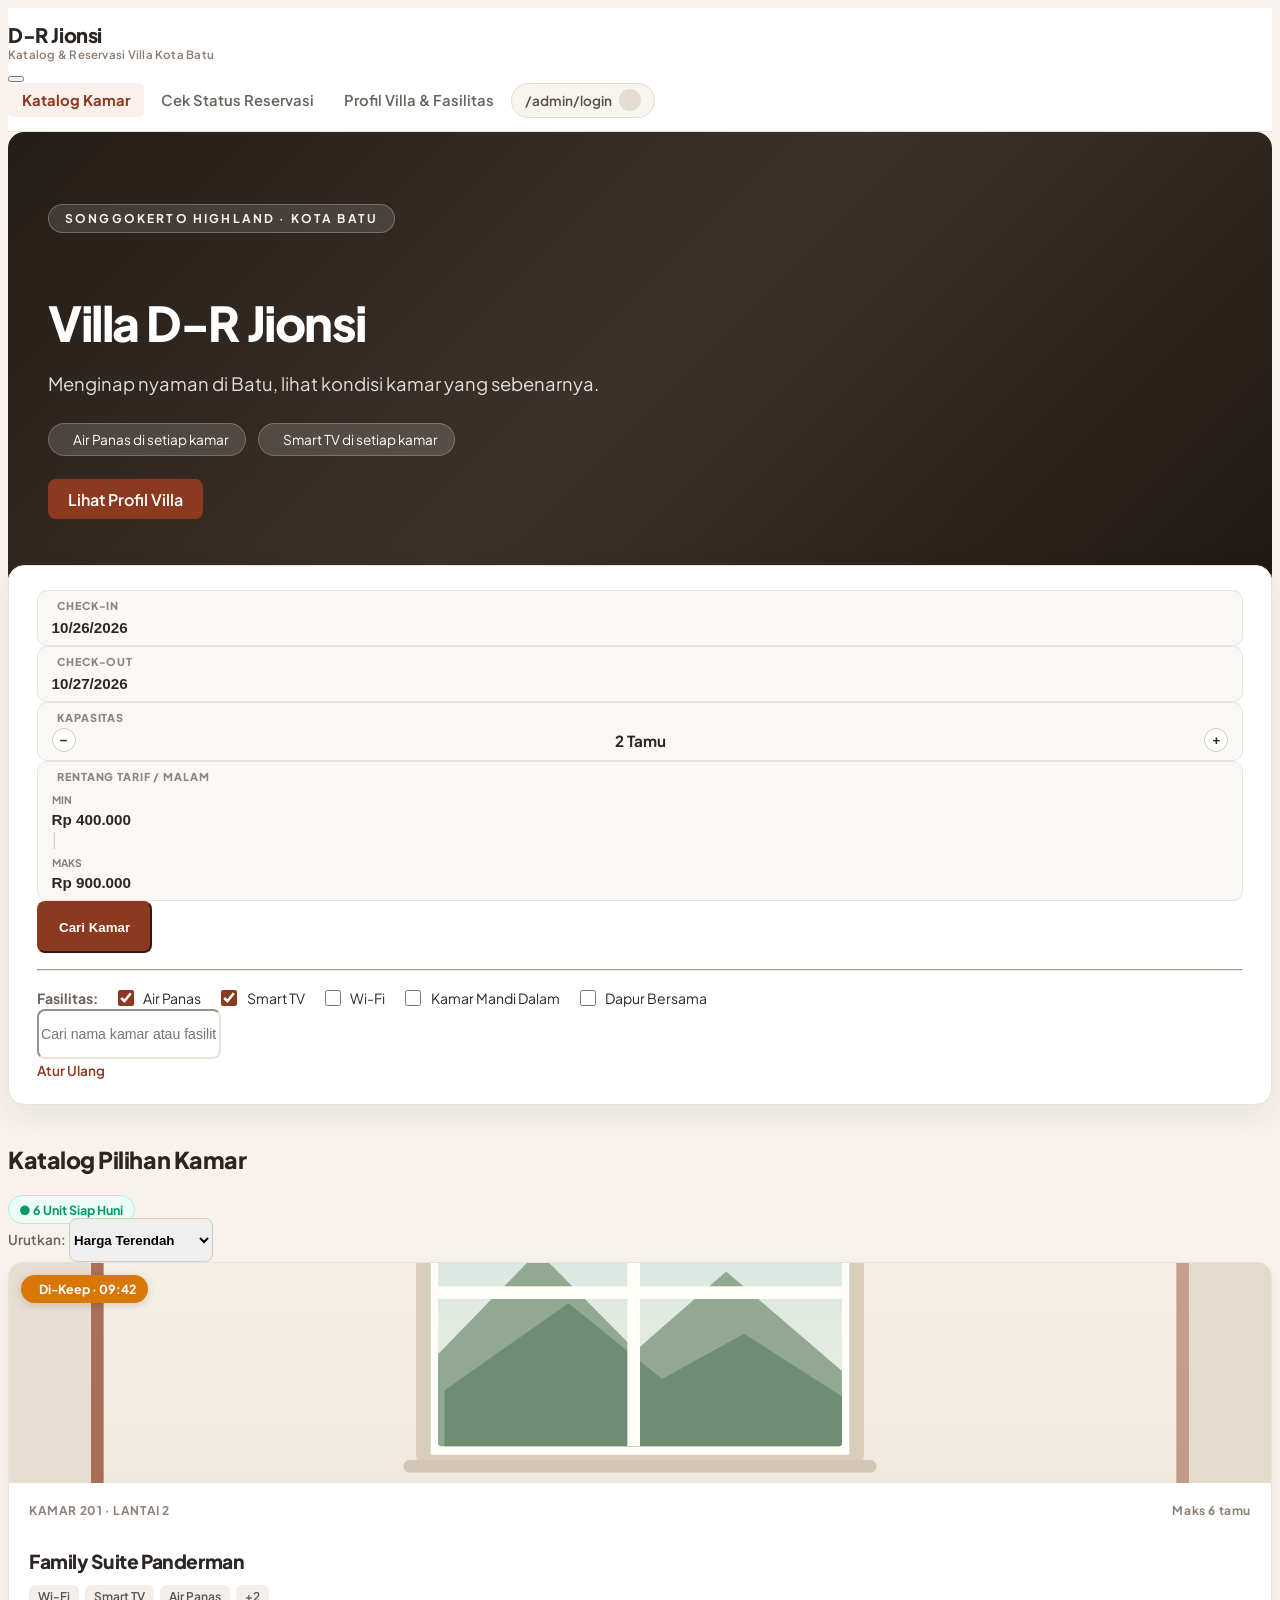
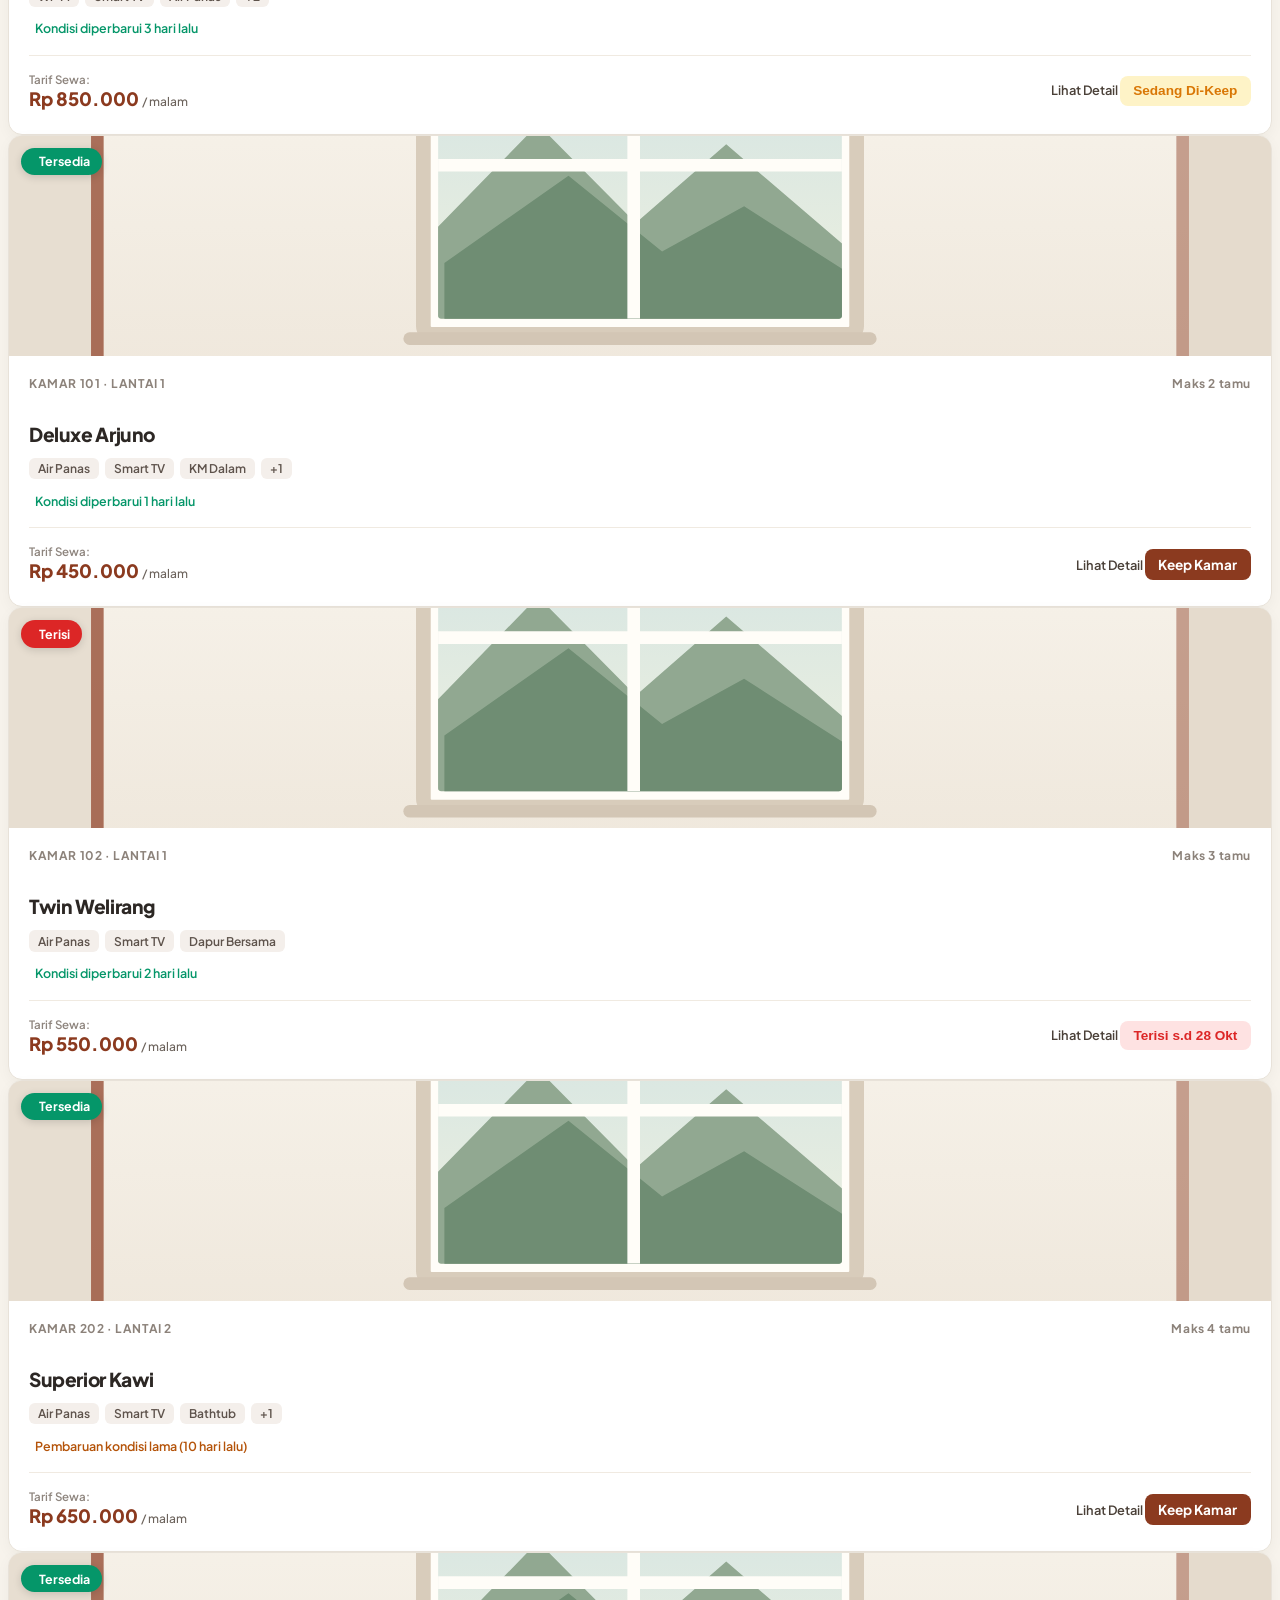
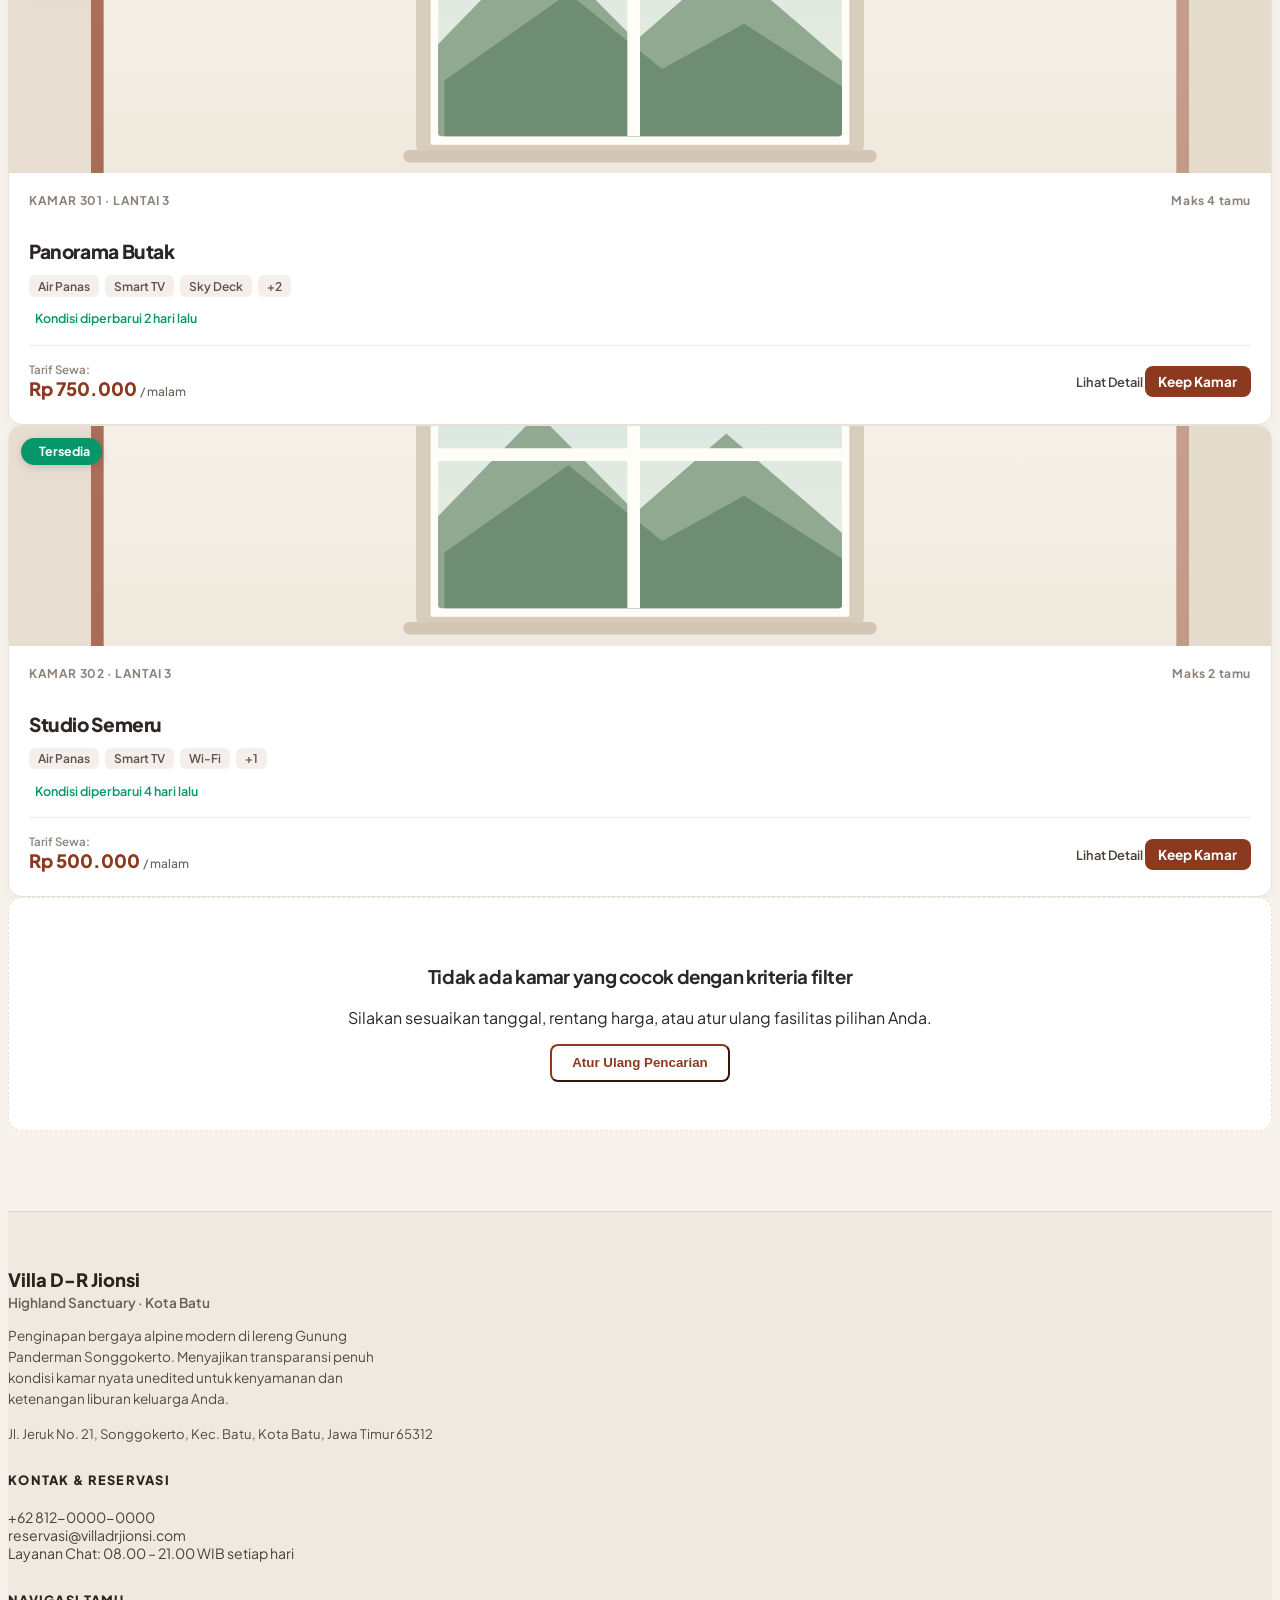
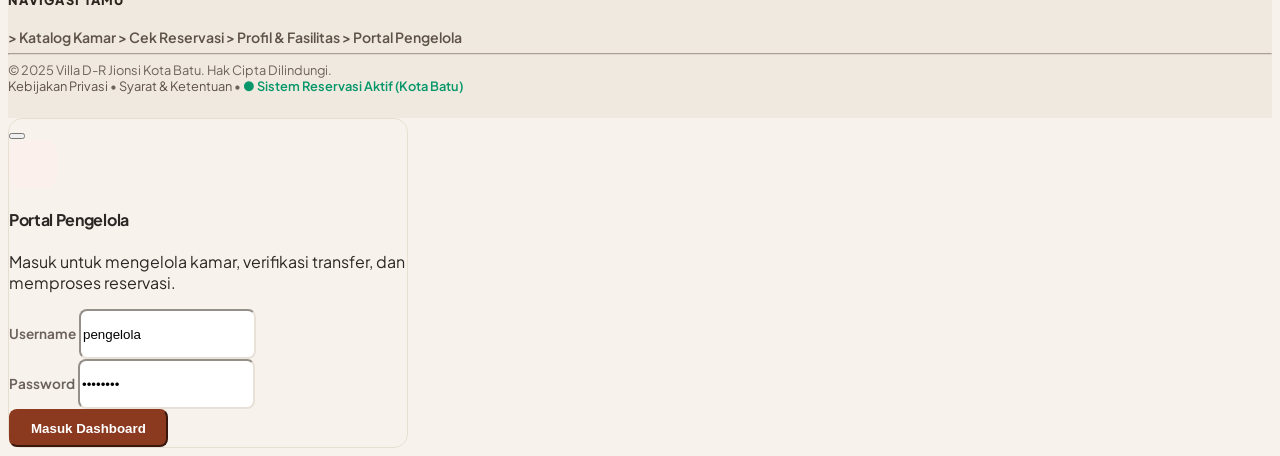
==== commit f9d3570d: "Tanpa Foto" ====
--- a/public/index.html
+++ b/public/index.html
@@ -199,7 +199,7 @@
                             <i class="bi bi-clock-history"></i> Di-Keep · 09:42
                         </span>
                         <a href="detail-kamar-201.html">
-                            <img src="uploads/kamar/kamar-201-utama.jpg" alt="Family Suite Panderman" loading="lazy">
+                            <img src="assets/img/room-placeholder.svg" alt="Ilustrasi kamar kosong" loading="lazy">
                         </a>
                     </div>
                     <div class="card-content">
@@ -243,7 +243,7 @@
                             <i class="bi bi-check-circle-fill"></i> Tersedia
                         </span>
                         <a href="detail-kamar-201.html">
-                            <img src="uploads/kamar/kamar-101-utama.jpg" alt="Deluxe Arjuno" loading="lazy">
+                            <img src="assets/img/room-placeholder.svg" alt="Ilustrasi kamar kosong" loading="lazy">
                         </a>
                     </div>
                     <div class="card-content">
@@ -287,7 +287,7 @@
                             <i class="bi bi-lock-fill"></i> Terisi
                         </span>
                         <a href="detail-kamar-201.html">
-                            <img src="uploads/kamar/kamar-102-utama.jpg" alt="Twin Welirang" loading="lazy">
+                            <img src="assets/img/room-placeholder.svg" alt="Ilustrasi kamar kosong" loading="lazy">
                         </a>
                     </div>
                     <div class="card-content">
@@ -330,7 +330,7 @@
                             <i class="bi bi-check-circle-fill"></i> Tersedia
                         </span>
                         <a href="detail-kamar-201.html">
-                            <img src="uploads/kamar/kamar-202-utama.jpg" alt="Superior Kawi" loading="lazy">
+                            <img src="assets/img/room-placeholder.svg" alt="Ilustrasi kamar kosong" loading="lazy">
                         </a>
                     </div>
                     <div class="card-content">
@@ -375,7 +375,7 @@
                             <i class="bi bi-check-circle-fill"></i> Tersedia
                         </span>
                         <a href="detail-kamar-201.html">
-                            <img src="uploads/kamar/extracted_20.jpg" alt="Panorama Butak" loading="lazy">
+                            <img src="assets/img/room-placeholder.svg" alt="Ilustrasi kamar kosong untuk Panorama Butak" loading="lazy">
                         </a>
                     </div>
                     <div class="card-content">
@@ -419,7 +419,7 @@
                             <i class="bi bi-check-circle-fill"></i> Tersedia
                         </span>
                         <a href="detail-kamar-201.html">
-                            <img src="uploads/kamar/extracted_15.jpg" alt="Studio Semeru" loading="lazy">
+                            <img src="assets/img/room-placeholder.svg" alt="Ilustrasi kamar kosong untuk Studio Semeru" loading="lazy">
                         </a>
                     </div>
                     <div class="card-content">
--- a/public/assets/css/style.css
+++ b/public/assets/css/style.css
@@ -742,7 +742,7 @@
     position: relative;
     border-radius: 16px;
     overflow: hidden;
-    background: linear-gradient(rgba(24, 19, 16, 0.75), rgba(24, 19, 16, 0.88)), url('../uploads/kamar/kamar-201-utama.jpg') center/cover no-repeat;
+    background: linear-gradient(135deg, #241C16 0%, #3D322A 50%, #201813 100%);
     color: #FFFFFF;
     padding: 4.5rem 2.5rem 5rem;
     margin-bottom: 2rem;
